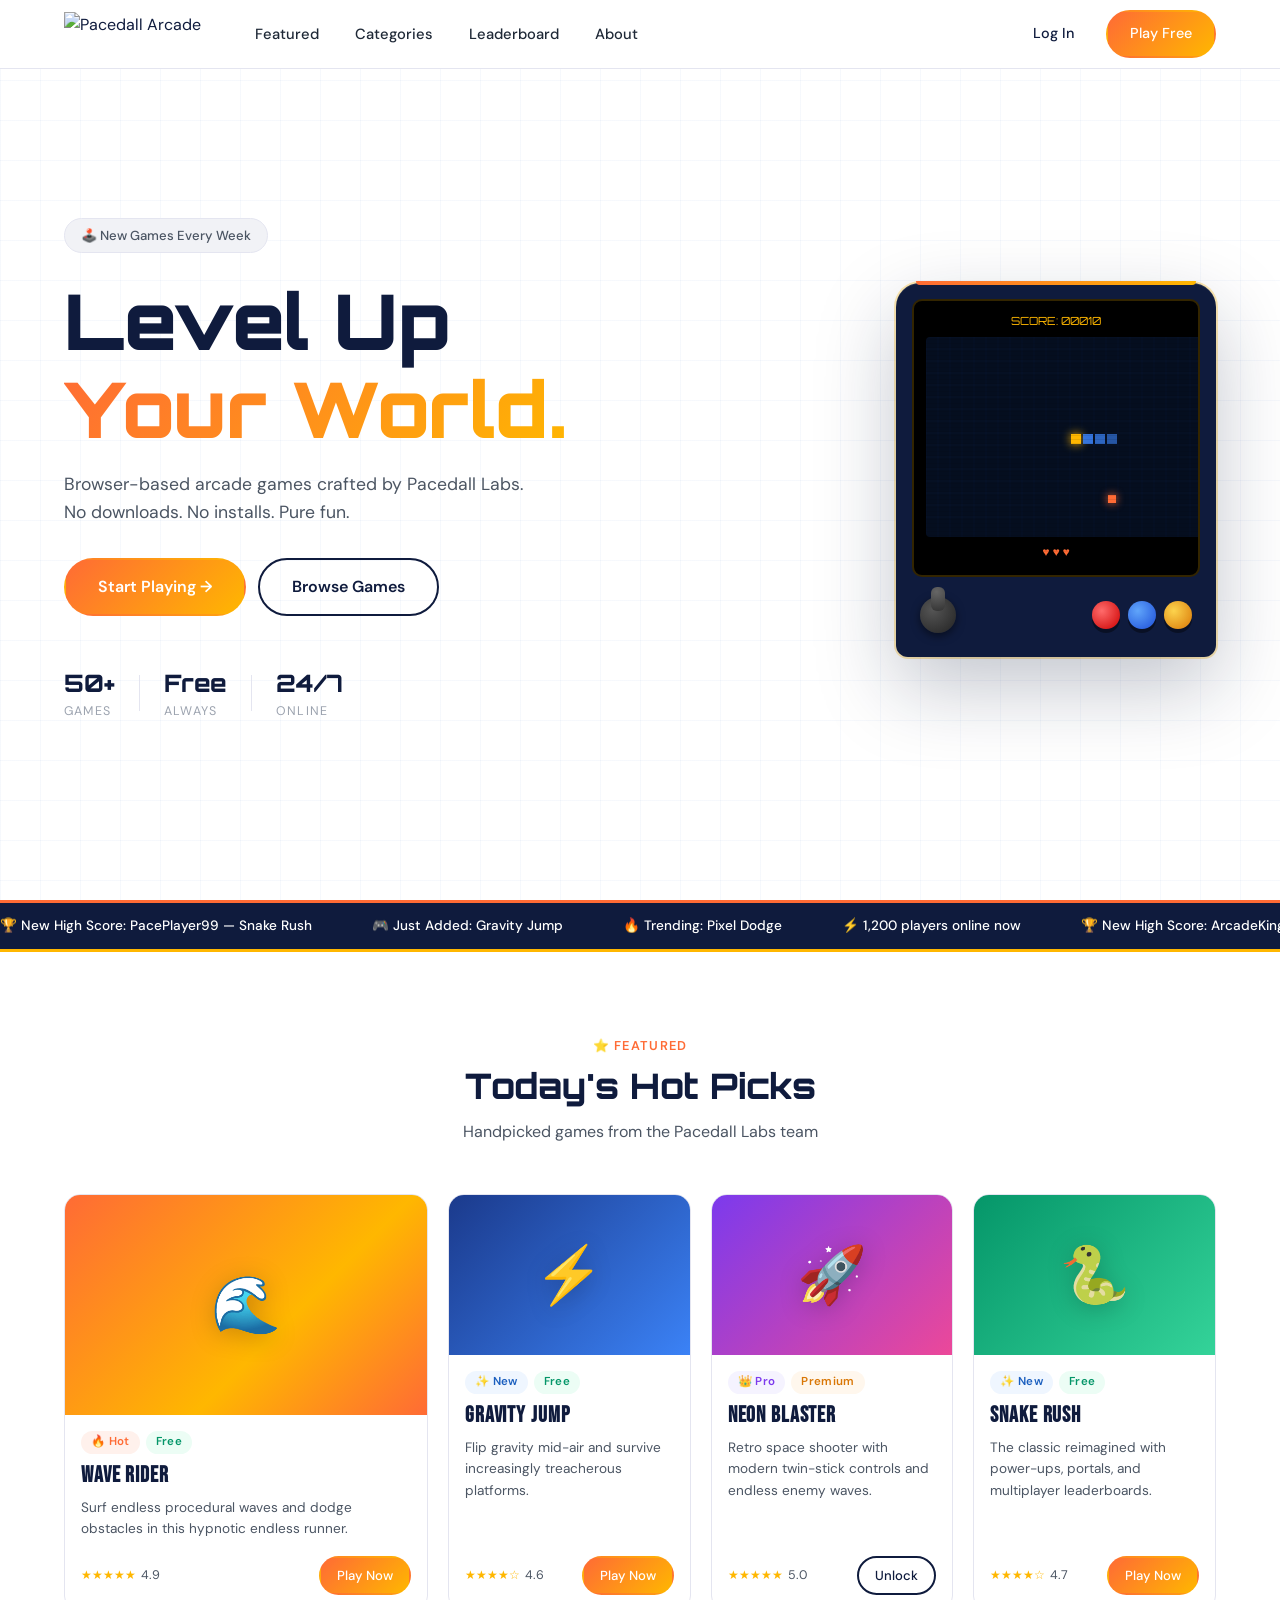
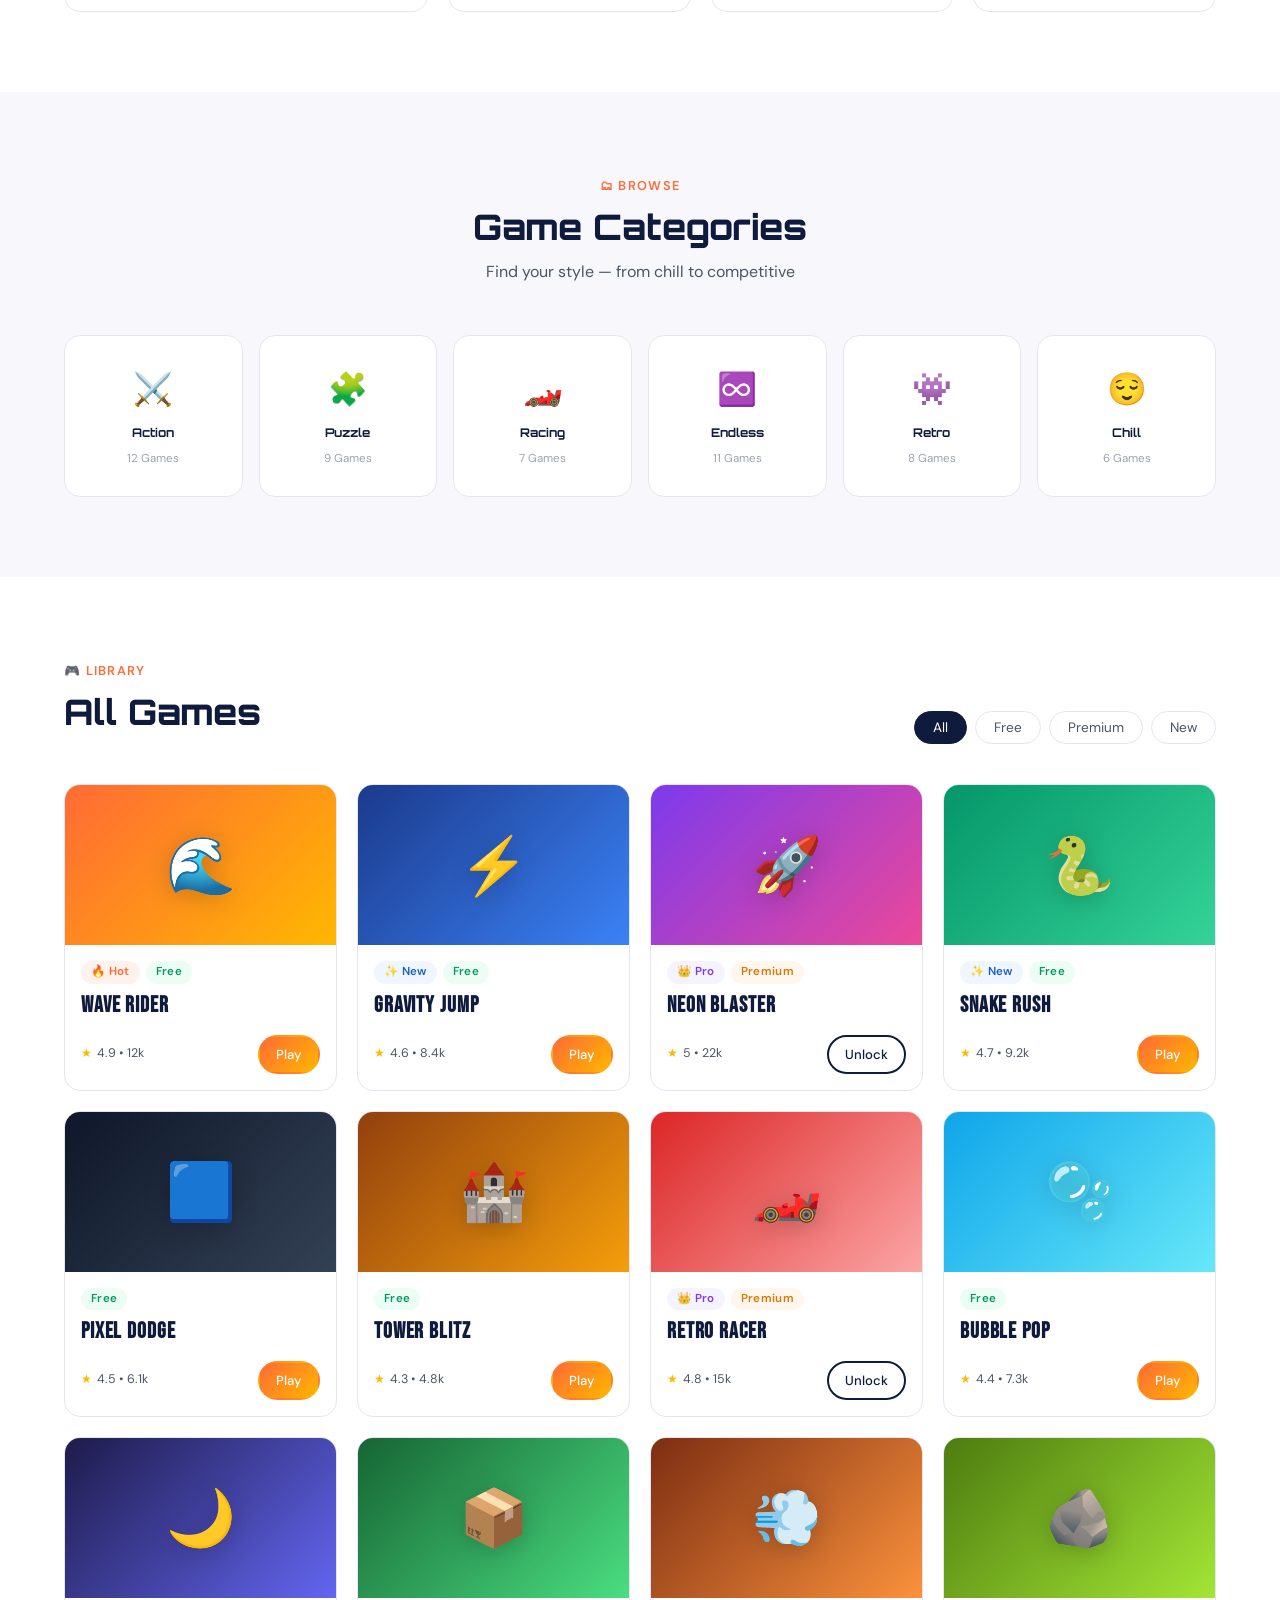
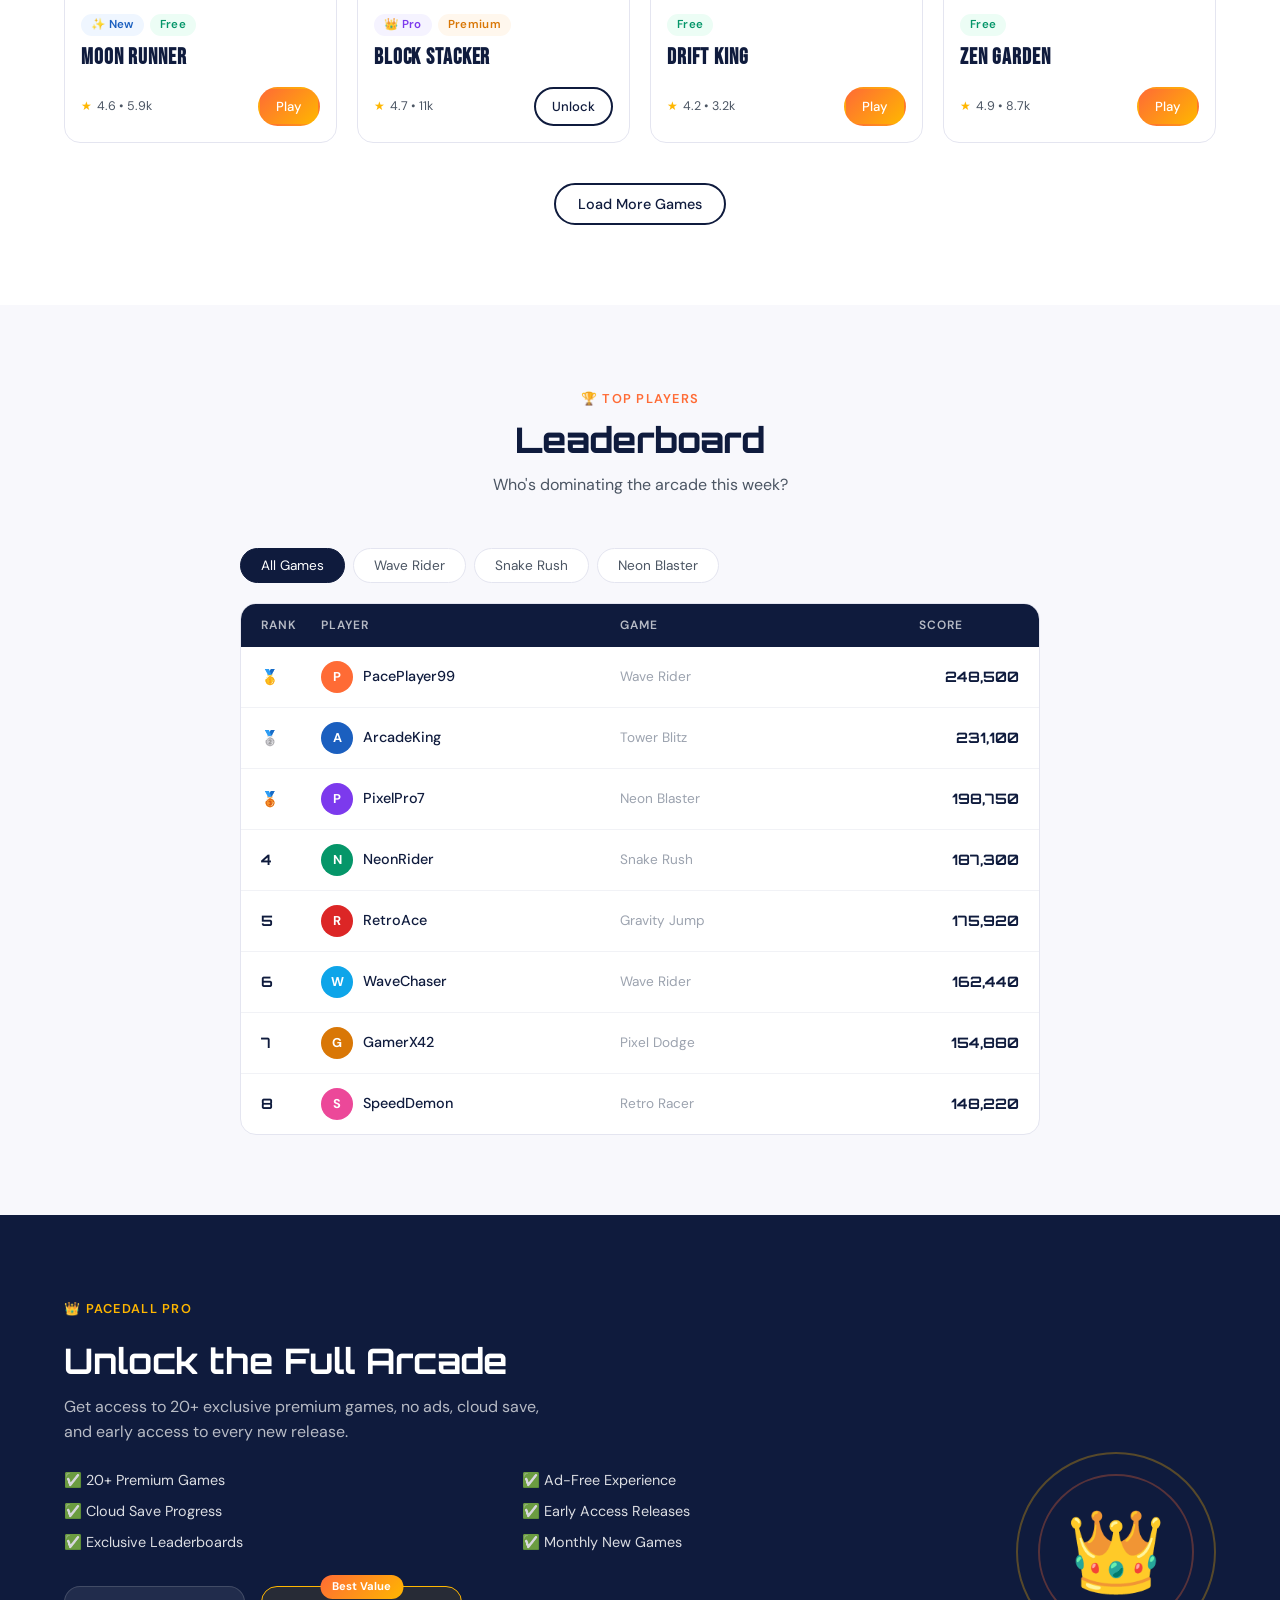
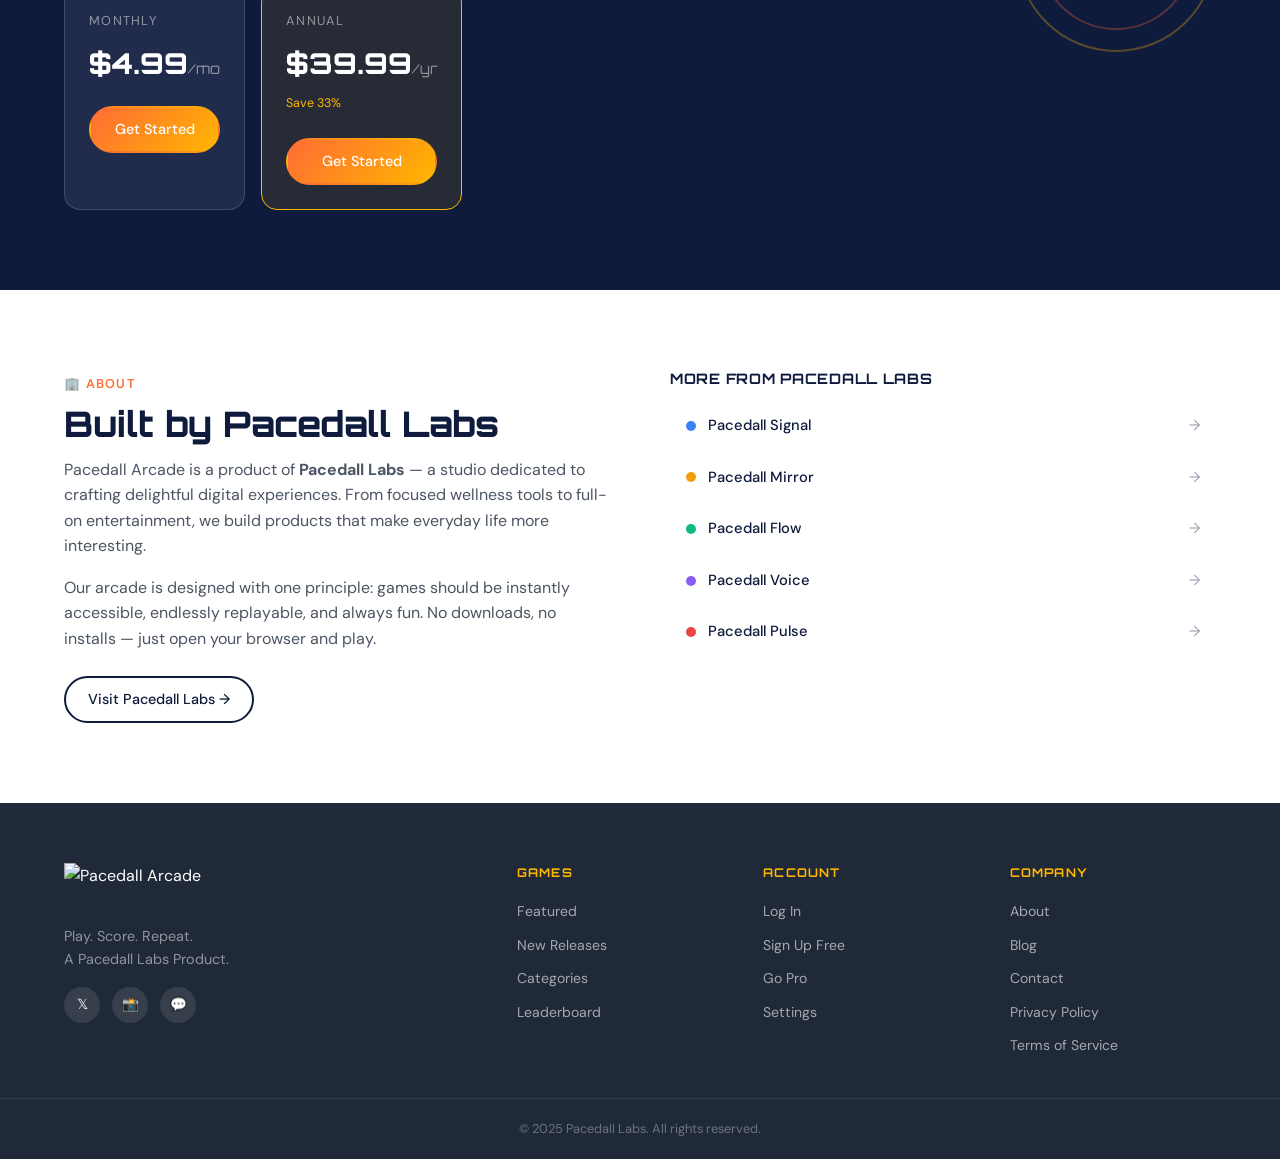
==== index.html @ 0bc64195 "Add files via upload" ====
<!DOCTYPE html>
<html lang="en">
<head>
  <meta charset="UTF-8" />
  <meta name="viewport" content="width=device-width, initial-scale=1.0" />
  <title>Pacedall Arcade – Play. Score. Repeat.</title>
  <link rel="stylesheet" href="styles.css" />
  <link rel="preconnect" href="https://fonts.googleapis.com" />
  <link href="https://fonts.googleapis.com/css2?family=Bebas+Neue&family=Orbitron:wght@400;600;800;900&family=DM+Sans:ital,wght@0,300;0,400;0,500;1,300&display=swap" rel="stylesheet" />
</head>
<body>

  <!-- ===== NAVBAR ===== -->
  <nav class="navbar">
    <div class="nav-inner">
      <a href="index.html" class="nav-logo">
        <img src="images/logo.png" alt="Pacedall Arcade" />
      </a>
      <ul class="nav-links">
        <li><a href="#featured">Featured</a></li>
        <li><a href="#categories">Categories</a></li>
        <li><a href="#leaderboard">Leaderboard</a></li>
        <li><a href="#about">About</a></li>
      </ul>
      <div class="nav-actions">
        <a href="login.html" class="btn btn-ghost">Log In</a>
        <a href="signup.html" class="btn btn-primary">Play Free</a>
      </div>
      <button class="hamburger" id="hamburger" aria-label="Menu">
        <span></span><span></span><span></span>
      </button>
    </div>
  </nav>

  <!-- ===== HERO ===== -->
  <section class="hero">
    <div class="hero-grid-overlay"></div>
    <div class="hero-inner">
      <div class="hero-badge">🕹️ New Games Every Week</div>
      <h1 class="hero-title">
        Level Up<br/>
        <span class="title-accent">Your World.</span>
      </h1>
      <p class="hero-sub">Browser-based arcade games crafted by Pacedall Labs. No downloads. No installs. Pure fun.</p>
      <div class="hero-cta">
        <a href="#featured" class="btn btn-primary btn-lg">Start Playing →</a>
        <a href="#categories" class="btn btn-outline btn-lg">Browse Games</a>
      </div>
      <div class="hero-stats">
        <div class="stat"><span class="stat-num">50+</span><span class="stat-label">Games</span></div>
        <div class="stat-divider"></div>
        <div class="stat"><span class="stat-num">Free</span><span class="stat-label">Always</span></div>
        <div class="stat-divider"></div>
        <div class="stat"><span class="stat-num">24/7</span><span class="stat-label">Online</span></div>
      </div>
    </div>
    <div class="hero-visual">
      <div class="arcade-cabinet">
        <div class="cabinet-screen">
          <div class="screen-scanlines"></div>
          <div class="screen-content">
            <div class="pixel-game">
              <div class="pixel-score">SCORE: <span id="score-display">00000</span></div>
              <canvas id="mini-game" width="280" height="200"></canvas>
              <div class="pixel-lives">♥ ♥ ♥</div>
            </div>
          </div>
        </div>
        <div class="cabinet-controls">
          <div class="joystick"></div>
          <div class="buttons-group">
            <div class="arcade-btn btn-red"></div>
            <div class="arcade-btn btn-blue"></div>
            <div class="arcade-btn btn-yellow"></div>
          </div>
        </div>
      </div>
    </div>
  </section>

  <!-- ===== TICKER ===== -->
  <div class="ticker-wrap">
    <div class="ticker-track">
      <span>🏆 New High Score: PacePlayer99 — Snake Rush</span>
      <span>🎮 Just Added: Gravity Jump</span>
      <span>🔥 Trending: Pixel Dodge</span>
      <span>⚡ 1,200 players online now</span>
      <span>🏆 New High Score: ArcadeKing — Tower Blitz</span>
      <span>🎮 Just Added: Neon Rider</span>
      <span>🔥 Trending: Retro Blaster</span>
      <span>⚡ Free to play, no sign-up needed</span>
      <span>🏆 New High Score: PacePlayer99 — Snake Rush</span>
      <span>🎮 Just Added: Gravity Jump</span>
      <span>🔥 Trending: Pixel Dodge</span>
      <span>⚡ 1,200 players online now</span>
      <span>🏆 New High Score: ArcadeKing — Tower Blitz</span>
      <span>🎮 Just Added: Neon Rider</span>
      <span>🔥 Trending: Retro Blaster</span>
      <span>⚡ Free to play, no sign-up needed</span>
    </div>
  </div>

  <!-- ===== FEATURED GAMES ===== -->
  <section class="section" id="featured">
    <div class="section-inner">
      <div class="section-header">
        <span class="section-tag">⭐ Featured</span>
        <h2 class="section-title">Today's Hot Picks</h2>
        <p class="section-sub">Handpicked games from the Pacedall Labs team</p>
      </div>
      <div class="games-featured-grid">
        <div class="game-card game-card--hero" data-tag="HOT">
          <div class="game-thumb" style="background: linear-gradient(135deg, #FF6B35 0%, #FFB700 60%, #FF6B35 100%);">
            <div class="game-icon">🌊</div>
          </div>
          <div class="game-info">
            <div class="game-meta"><span class="tag tag-hot">🔥 Hot</span><span class="tag tag-free">Free</span></div>
            <h3 class="game-name">Wave Rider</h3>
            <p class="game-desc">Surf endless procedural waves and dodge obstacles in this hypnotic endless runner.</p>
            <div class="game-footer">
              <div class="game-rating">★★★★★ <span>4.9</span></div>
              <a href="#" class="btn btn-primary btn-sm">Play Now</a>
            </div>
          </div>
        </div>
        <div class="game-card" data-tag="NEW">
          <div class="game-thumb" style="background: linear-gradient(135deg, #1B3A8C 0%, #3B82F6 100%);">
            <div class="game-icon">⚡</div>
          </div>
          <div class="game-info">
            <div class="game-meta"><span class="tag tag-new">✨ New</span><span class="tag tag-free">Free</span></div>
            <h3 class="game-name">Gravity Jump</h3>
            <p class="game-desc">Flip gravity mid-air and survive increasingly treacherous platforms.</p>
            <div class="game-footer">
              <div class="game-rating">★★★★☆ <span>4.6</span></div>
              <a href="#" class="btn btn-primary btn-sm">Play Now</a>
            </div>
          </div>
        </div>
        <div class="game-card" data-tag="PRO">
          <div class="game-thumb" style="background: linear-gradient(135deg, #7C3AED 0%, #EC4899 100%);">
            <div class="game-icon">🚀</div>
          </div>
          <div class="game-info">
            <div class="game-meta"><span class="tag tag-pro">👑 Pro</span><span class="tag tag-sub">Premium</span></div>
            <h3 class="game-name">Neon Blaster</h3>
            <p class="game-desc">Retro space shooter with modern twin-stick controls and endless enemy waves.</p>
            <div class="game-footer">
              <div class="game-rating">★★★★★ <span>5.0</span></div>
              <a href="signup.html" class="btn btn-outline btn-sm">Unlock</a>
            </div>
          </div>
        </div>
        <div class="game-card" data-tag="NEW">
          <div class="game-thumb" style="background: linear-gradient(135deg, #059669 0%, #34D399 100%);">
            <div class="game-icon">🐍</div>
          </div>
          <div class="game-info">
            <div class="game-meta"><span class="tag tag-new">✨ New</span><span class="tag tag-free">Free</span></div>
            <h3 class="game-name">Snake Rush</h3>
            <p class="game-desc">The classic reimagined with power-ups, portals, and multiplayer leaderboards.</p>
            <div class="game-footer">
              <div class="game-rating">★★★★☆ <span>4.7</span></div>
              <a href="#" class="btn btn-primary btn-sm">Play Now</a>
            </div>
          </div>
        </div>
      </div>
    </div>
  </section>

  <!-- ===== CATEGORIES ===== -->
  <section class="section section-alt" id="categories">
    <div class="section-inner">
      <div class="section-header">
        <span class="section-tag">🗂 Browse</span>
        <h2 class="section-title">Game Categories</h2>
        <p class="section-sub">Find your style — from chill to competitive</p>
      </div>
      <div class="categories-grid">
        <a href="#" class="category-card cat-action">
          <div class="cat-icon">⚔️</div>
          <div class="cat-name">Action</div>
          <div class="cat-count">12 Games</div>
        </a>
        <a href="#" class="category-card cat-puzzle">
          <div class="cat-icon">🧩</div>
          <div class="cat-name">Puzzle</div>
          <div class="cat-count">9 Games</div>
        </a>
        <a href="#" class="category-card cat-racing">
          <div class="cat-icon">🏎️</div>
          <div class="cat-name">Racing</div>
          <div class="cat-count">7 Games</div>
        </a>
        <a href="#" class="category-card cat-endless">
          <div class="cat-icon">♾️</div>
          <div class="cat-name">Endless</div>
          <div class="cat-count">11 Games</div>
        </a>
        <a href="#" class="category-card cat-retro">
          <div class="cat-icon">👾</div>
          <div class="cat-name">Retro</div>
          <div class="cat-count">8 Games</div>
        </a>
        <a href="#" class="category-card cat-chill">
          <div class="cat-icon">😌</div>
          <div class="cat-name">Chill</div>
          <div class="cat-count">6 Games</div>
        </a>
      </div>
    </div>
  </section>

  <!-- ===== ALL GAMES GRID ===== -->
  <section class="section" id="all-games">
    <div class="section-inner">
      <div class="section-header-row">
        <div>
          <span class="section-tag">🎮 Library</span>
          <h2 class="section-title">All Games</h2>
        </div>
        <div class="filter-bar">
          <button class="filter-btn active" data-filter="all">All</button>
          <button class="filter-btn" data-filter="free">Free</button>
          <button class="filter-btn" data-filter="premium">Premium</button>
          <button class="filter-btn" data-filter="new">New</button>
        </div>
      </div>
      <div class="games-grid" id="games-grid">
        <!-- Games dynamically inserted by JS -->
      </div>
      <div class="load-more-wrap">
        <button class="btn btn-outline" id="load-more">Load More Games</button>
      </div>
    </div>
  </section>

  <!-- ===== LEADERBOARD ===== -->
  <section class="section section-alt" id="leaderboard">
    <div class="section-inner">
      <div class="section-header">
        <span class="section-tag">🏆 Top Players</span>
        <h2 class="section-title">Leaderboard</h2>
        <p class="section-sub">Who's dominating the arcade this week?</p>
      </div>
      <div class="leaderboard-wrap">
        <div class="leaderboard-tabs">
          <button class="lb-tab active" data-game="all">All Games</button>
          <button class="lb-tab" data-game="wave-rider">Wave Rider</button>
          <button class="lb-tab" data-game="snake">Snake Rush</button>
          <button class="lb-tab" data-game="neon">Neon Blaster</button>
        </div>
        <div class="leaderboard-table">
          <div class="lb-header">
            <span>Rank</span><span>Player</span><span>Game</span><span>Score</span>
          </div>
          <div class="lb-rows" id="lb-rows">
            <!-- Populated by JS -->
          </div>
        </div>
      </div>
    </div>
  </section>

  <!-- ===== PRO CTA ===== -->
  <section class="section pro-cta">
    <div class="section-inner">
      <div class="pro-card">
        <div class="pro-card-content">
          <span class="section-tag">👑 Pacedall Pro</span>
          <h2 class="pro-title">Unlock the Full Arcade</h2>
          <p class="pro-desc">Get access to 20+ exclusive premium games, no ads, cloud save, and early access to every new release.</p>
          <div class="pro-features">
            <div class="pro-feature">✅ 20+ Premium Games</div>
            <div class="pro-feature">✅ Ad-Free Experience</div>
            <div class="pro-feature">✅ Cloud Save Progress</div>
            <div class="pro-feature">✅ Early Access Releases</div>
            <div class="pro-feature">✅ Exclusive Leaderboards</div>
            <div class="pro-feature">✅ Monthly New Games</div>
          </div>
          <div class="pro-pricing">
            <div class="price-card">
              <div class="price-label">Monthly</div>
              <div class="price-amount">$4.99<span>/mo</span></div>
              <a href="signup.html" class="btn btn-primary">Get Started</a>
            </div>
            <div class="price-card price-card--featured">
              <div class="price-badge">Best Value</div>
              <div class="price-label">Annual</div>
              <div class="price-amount">$39.99<span>/yr</span></div>
              <div class="price-save">Save 33%</div>
              <a href="signup.html" class="btn btn-primary">Get Started</a>
            </div>
          </div>
        </div>
        <div class="pro-card-visual">
          <div class="pro-glow-ring"></div>
          <div class="pro-icon">👑</div>
        </div>
      </div>
    </div>
  </section>

  <!-- ===== ABOUT ===== -->
  <section class="section" id="about">
    <div class="section-inner about-inner">
      <div class="about-text">
        <span class="section-tag">🏢 About</span>
        <h2 class="section-title">Built by Pacedall Labs</h2>
        <p>Pacedall Arcade is a product of <strong>Pacedall Labs</strong> — a studio dedicated to crafting delightful digital experiences. From focused wellness tools to full-on entertainment, we build products that make everyday life more interesting.</p>
        <p>Our arcade is designed with one principle: games should be instantly accessible, endlessly replayable, and always fun. No downloads, no installs — just open your browser and play.</p>
        <a href="https://pacedall.com" class="btn btn-outline" target="_blank">Visit Pacedall Labs →</a>
      </div>
      <div class="about-products">
        <h3 class="products-title">More from Pacedall Labs</h3>
        <div class="products-list">
          <a href="#" class="product-item">
            <span class="product-dot dot-signal"></span>
            <span class="product-name">Pacedall Signal</span>
            <span class="product-arrow">→</span>
          </a>
          <a href="#" class="product-item">
            <span class="product-dot dot-mirror"></span>
            <span class="product-name">Pacedall Mirror</span>
            <span class="product-arrow">→</span>
          </a>
          <a href="#" class="product-item">
            <span class="product-dot dot-flow"></span>
            <span class="product-name">Pacedall Flow</span>
            <span class="product-arrow">→</span>
          </a>
          <a href="#" class="product-item">
            <span class="product-dot dot-voice"></span>
            <span class="product-name">Pacedall Voice</span>
            <span class="product-arrow">→</span>
          </a>
          <a href="#" class="product-item">
            <span class="product-dot dot-pulse"></span>
            <span class="product-name">Pacedall Pulse</span>
            <span class="product-arrow">→</span>
          </a>
        </div>
      </div>
    </div>
  </section>

  <!-- ===== FOOTER ===== -->
  <footer class="footer">
    <div class="footer-inner">
      <div class="footer-brand">
        <img src="images/logo.png" alt="Pacedall Arcade" class="footer-logo" />
        <p>Play. Score. Repeat.<br/>A Pacedall Labs Product.</p>
        <div class="social-links">
          <a href="#" aria-label="Twitter">𝕏</a>
          <a href="#" aria-label="Instagram">📸</a>
          <a href="#" aria-label="Discord">💬</a>
        </div>
      </div>
      <div class="footer-col">
        <h4>Games</h4>
        <ul>
          <li><a href="#">Featured</a></li>
          <li><a href="#">New Releases</a></li>
          <li><a href="#">Categories</a></li>
          <li><a href="#">Leaderboard</a></li>
        </ul>
      </div>
      <div class="footer-col">
        <h4>Account</h4>
        <ul>
          <li><a href="login.html">Log In</a></li>
          <li><a href="signup.html">Sign Up Free</a></li>
          <li><a href="signup.html">Go Pro</a></li>
          <li><a href="#">Settings</a></li>
        </ul>
      </div>
      <div class="footer-col">
        <h4>Company</h4>
        <ul>
          <li><a href="#">About</a></li>
          <li><a href="#">Blog</a></li>
          <li><a href="#">Contact</a></li>
          <li><a href="#">Privacy Policy</a></li>
          <li><a href="#">Terms of Service</a></li>
        </ul>
      </div>
    </div>
    <div class="footer-bottom">
      <p>© 2025 Pacedall Labs. All rights reserved.</p>
    </div>
  </footer>

  <script src="script.js"></script>
</body>
</html>
---- styles.css ----
/* ===========================
   PACEDALL ARCADE — styles.css
   =========================== */

/* ---- Variables ---- */
:root {
  --orange: #FF6B35;
  --gold: #FFB700;
  --navy: #0F1B3D;
  --blue: #1B5FBF;
  --blue-light: #3B82F6;
  --white: #ffffff;
  --off-white: #F8F8FC;
  --gray-100: #F1F2F6;
  --gray-200: #E4E5F0;
  --gray-400: #9CA3AF;
  --gray-600: #4B5563;
  --gray-800: #1F2937;
  --gradient-warm: linear-gradient(135deg, #FF6B35 0%, #FFB700 100%);
  --gradient-cool: linear-gradient(135deg, #1B5FBF 0%, #3B82F6 100%);
  --shadow-sm: 0 1px 3px rgba(15,27,61,0.08);
  --shadow-md: 0 4px 20px rgba(15,27,61,0.12);
  --shadow-lg: 0 12px 40px rgba(15,27,61,0.16);
  --radius: 16px;
  --radius-sm: 10px;
}

/* ---- Reset ---- */
*, *::before, *::after { box-sizing: border-box; margin: 0; padding: 0; }
html { scroll-behavior: smooth; }
body {
  font-family: 'DM Sans', sans-serif;
  background: var(--white);
  color: var(--navy);
  overflow-x: hidden;
  line-height: 1.6;
}
a { text-decoration: none; color: inherit; }
img { max-width: 100%; display: block; }
ul { list-style: none; }

/* ---- Typography ---- */
h1, h2, h3 { line-height: 1.15; }
.hero-title { font-family: 'Orbitron', sans-serif; font-weight: 900; }
.section-title { font-family: 'Orbitron', sans-serif; font-weight: 800; }
.game-name { font-family: 'Bebas Neue', sans-serif; font-size: 1.35rem; letter-spacing: 0.04em; }

/* ---- Buttons ---- */
.btn {
  display: inline-flex;
  align-items: center;
  gap: 6px;
  padding: 10px 22px;
  border-radius: 50px;
  font-family: 'DM Sans', sans-serif;
  font-weight: 500;
  font-size: 0.9rem;
  cursor: pointer;
  border: 2px solid transparent;
  transition: all 0.2s ease;
  white-space: nowrap;
}
.btn-primary {
  background: var(--gradient-warm);
  color: var(--white);
  border-color: transparent;
}
.btn-primary:hover { transform: translateY(-2px); box-shadow: 0 6px 20px rgba(255,107,53,0.4); }
.btn-outline {
  background: transparent;
  border-color: var(--navy);
  color: var(--navy);
}
.btn-outline:hover { background: var(--navy); color: var(--white); }
.btn-ghost {
  background: transparent;
  color: var(--navy);
}
.btn-ghost:hover { color: var(--orange); }
.btn-lg { padding: 14px 32px; font-size: 1rem; font-weight: 600; }
.btn-sm { padding: 7px 16px; font-size: 0.82rem; }

/* ---- Tags ---- */
.tag {
  display: inline-block;
  padding: 2px 10px;
  border-radius: 20px;
  font-size: 0.72rem;
  font-weight: 600;
  letter-spacing: 0.03em;
}
.tag-hot { background: #FFF1EC; color: var(--orange); }
.tag-new { background: #EFF6FF; color: var(--blue); }
.tag-pro { background: #F5F3FF; color: #7C3AED; }
.tag-free { background: #ECFDF5; color: #059669; }
.tag-sub { background: #FFF7ED; color: #D97706; }

/* ---- Section ---- */
.section { padding: 80px 0; }
.section-alt { background: var(--off-white); }
.section-inner { max-width: 1200px; margin: 0 auto; padding: 0 24px; }
.section-header { text-align: center; margin-bottom: 50px; }
.section-tag {
  display: inline-block;
  font-size: 0.8rem;
  font-weight: 600;
  text-transform: uppercase;
  letter-spacing: 0.1em;
  color: var(--orange);
  margin-bottom: 10px;
}
.section-title { font-size: clamp(1.6rem, 3vw, 2.2rem); margin-bottom: 12px; color: var(--navy); }
.section-sub { color: var(--gray-600); font-size: 1rem; }

/* ============================
   NAVBAR
   ============================ */
.navbar {
  position: fixed;
  top: 0; left: 0; right: 0;
  z-index: 100;
  background: rgba(255,255,255,0.92);
  backdrop-filter: blur(12px);
  -webkit-backdrop-filter: blur(12px);
  border-bottom: 1px solid var(--gray-200);
}
.nav-inner {
  max-width: 1200px;
  margin: 0 auto;
  padding: 0 24px;
  height: 68px;
  display: flex;
  align-items: center;
  gap: 24px;
}
.nav-logo img { height: 44px; width: auto; }
.nav-links {
  display: flex;
  gap: 8px;
  margin-left: 16px;
}
.nav-links a {
  padding: 6px 14px;
  border-radius: 8px;
  font-size: 0.92rem;
  font-weight: 500;
  color: var(--gray-800);
  transition: all 0.15s;
}
.nav-links a:hover { background: var(--gray-100); color: var(--navy); }
.nav-actions { display: flex; align-items: center; gap: 8px; margin-left: auto; }
.hamburger { display: none; flex-direction: column; gap: 5px; background: none; border: none; cursor: pointer; padding: 6px; }
.hamburger span { display: block; width: 24px; height: 2px; background: var(--navy); border-radius: 2px; transition: 0.3s; }

/* ============================
   HERO
   ============================ */
.hero {
  min-height: 100vh;
  display: flex;
  align-items: center;
  padding: 100px 24px 60px;
  max-width: 1200px;
  margin: 0 auto;
  gap: 60px;
  position: relative;
}
.hero-grid-overlay {
  position: fixed;
  top: 0; left: 0; right: 0; bottom: 0;
  background-image:
    linear-gradient(rgba(27,95,191,0.04) 1px, transparent 1px),
    linear-gradient(90deg, rgba(27,95,191,0.04) 1px, transparent 1px);
  background-size: 40px 40px;
  pointer-events: none;
  z-index: -1;
}
.hero-inner { flex: 1; min-width: 0; }
.hero-badge {
  display: inline-flex;
  align-items: center;
  gap: 6px;
  background: var(--gray-100);
  border: 1px solid var(--gray-200);
  border-radius: 50px;
  padding: 6px 16px;
  font-size: 0.82rem;
  font-weight: 500;
  color: var(--gray-600);
  margin-bottom: 24px;
  animation: fadeSlideUp 0.6s ease both;
}
.hero-title {
  font-size: clamp(2.8rem, 6vw, 5rem);
  color: var(--navy);
  margin-bottom: 16px;
  animation: fadeSlideUp 0.6s 0.1s ease both;
}
.title-accent {
  background: var(--gradient-warm);
  -webkit-background-clip: text;
  -webkit-text-fill-color: transparent;
  background-clip: text;
}
.hero-sub {
  font-size: 1.1rem;
  color: var(--gray-600);
  max-width: 480px;
  margin-bottom: 32px;
  animation: fadeSlideUp 0.6s 0.2s ease both;
}
.hero-cta {
  display: flex;
  gap: 12px;
  flex-wrap: wrap;
  margin-bottom: 48px;
  animation: fadeSlideUp 0.6s 0.3s ease both;
}
.hero-stats {
  display: flex;
  align-items: center;
  gap: 24px;
  animation: fadeSlideUp 0.6s 0.4s ease both;
}
.stat { display: flex; flex-direction: column; }
.stat-num { font-family: 'Orbitron', sans-serif; font-weight: 800; font-size: 1.5rem; color: var(--navy); }
.stat-label { font-size: 0.78rem; text-transform: uppercase; letter-spacing: 0.1em; color: var(--gray-400); }
.stat-divider { width: 1px; height: 36px; background: var(--gray-200); }

/* ---- Arcade Cabinet ---- */
.hero-visual {
  flex-shrink: 0;
  display: flex;
  justify-content: center;
  animation: fadeSlideUp 0.8s 0.2s ease both;
}
.arcade-cabinet {
  width: 320px;
  background: var(--navy);
  border-radius: 24px 24px 12px 12px;
  padding: 16px 16px 20px;
  box-shadow:
    0 30px 80px rgba(15,27,61,0.25),
    0 0 0 2px rgba(255,183,0,0.3),
    inset 0 1px 0 rgba(255,255,255,0.1);
  position: relative;
}
.arcade-cabinet::before {
  content: '';
  position: absolute;
  top: -2px; left: 20px; right: 20px; height: 4px;
  background: var(--gradient-warm);
  border-radius: 0 0 4px 4px;
}
.cabinet-screen {
  background: #000;
  border-radius: 10px;
  overflow: hidden;
  position: relative;
  margin-bottom: 16px;
  border: 2px solid rgba(255,183,0,0.2);
}
.screen-scanlines {
  position: absolute;
  inset: 0;
  background: repeating-linear-gradient(0deg, transparent, transparent 3px, rgba(0,0,0,0.08) 3px, rgba(0,0,0,0.08) 4px);
  pointer-events: none;
  z-index: 10;
}
.screen-content { padding: 12px; }
.pixel-score {
  font-family: 'Orbitron', sans-serif;
  font-size: 0.7rem;
  color: #FFB700;
  text-align: center;
  margin-bottom: 6px;
}
#mini-game { display: block; margin: 0 auto; border-radius: 4px; }
.pixel-lives {
  font-size: 0.75rem;
  color: var(--orange);
  text-align: center;
  margin-top: 6px;
}
.cabinet-controls {
  display: flex;
  align-items: center;
  justify-content: space-between;
  padding: 4px 8px;
}
.joystick {
  width: 36px; height: 36px;
  border-radius: 50%;
  background: radial-gradient(circle at 35% 35%, #555, #222);
  box-shadow: 0 3px 8px rgba(0,0,0,0.5);
  position: relative;
}
.joystick::after {
  content: '';
  position: absolute;
  top: -10px; left: 50%; transform: translateX(-50%);
  width: 14px; height: 24px;
  background: radial-gradient(circle at 40% 20%, #666, #333);
  border-radius: 6px;
}
.buttons-group { display: flex; gap: 8px; }
.arcade-btn {
  width: 28px; height: 28px;
  border-radius: 50%;
  box-shadow: 0 4px 0 rgba(0,0,0,0.4);
}
.btn-red { background: radial-gradient(circle at 35% 35%, #FF6B6B, #CC0000); }
.btn-blue { background: radial-gradient(circle at 35% 35%, #60A5FA, #1D4ED8); }
.btn-yellow { background: radial-gradient(circle at 35% 35%, #FCD34D, #D97706); }

/* ============================
   TICKER
   ============================ */
.ticker-wrap {
  background: var(--navy);
  padding: 12px 0;
  overflow: hidden;
  border-top: 3px solid var(--orange);
  border-bottom: 3px solid var(--gold);
}
.ticker-track {
  display: flex;
  gap: 60px;
  white-space: nowrap;
  animation: ticker 30s linear infinite;
  color: var(--white);
  font-size: 0.85rem;
  font-weight: 500;
}
.ticker-track span { flex-shrink: 0; }
@keyframes ticker { from { transform: translateX(0); } to { transform: translateX(-50%); } }

/* ============================
   FEATURED GAMES
   ============================ */
.games-featured-grid {
  display: grid;
  grid-template-columns: 1.5fr 1fr 1fr 1fr;
  gap: 20px;
}
.game-card {
  background: var(--white);
  border-radius: var(--radius);
  overflow: hidden;
  border: 1px solid var(--gray-200);
  transition: all 0.25s ease;
  display: flex;
  flex-direction: column;
}
.game-card:hover {
  transform: translateY(-6px);
  box-shadow: var(--shadow-lg);
  border-color: transparent;
}
.game-card--hero .game-thumb { height: 220px; }
.game-thumb {
  height: 160px;
  display: flex;
  align-items: center;
  justify-content: center;
  position: relative;
  overflow: hidden;
}
.game-icon { font-size: 3.5rem; filter: drop-shadow(0 4px 12px rgba(0,0,0,0.2)); }
.game-info { padding: 16px; flex: 1; display: flex; flex-direction: column; gap: 8px; }
.game-meta { display: flex; gap: 6px; flex-wrap: wrap; }
.game-name { margin-top: 2px; }
.game-desc { font-size: 0.85rem; color: var(--gray-600); flex: 1; }
.game-footer { display: flex; align-items: center; justify-content: space-between; margin-top: 8px; }
.game-rating { font-size: 0.78rem; color: var(--gold); }
.game-rating span { color: var(--gray-600); margin-left: 2px; }

/* ============================
   CATEGORIES
   ============================ */
.categories-grid {
  display: grid;
  grid-template-columns: repeat(6, 1fr);
  gap: 16px;
}
.category-card {
  display: flex;
  flex-direction: column;
  align-items: center;
  gap: 8px;
  padding: 28px 16px;
  background: var(--white);
  border: 1px solid var(--gray-200);
  border-radius: var(--radius);
  transition: all 0.2s;
  text-align: center;
}
.category-card:hover { transform: translateY(-4px); box-shadow: var(--shadow-md); border-color: transparent; }
.cat-icon { font-size: 2rem; }
.cat-name { font-family: 'Orbitron', sans-serif; font-size: 0.75rem; font-weight: 700; color: var(--navy); }
.cat-count { font-size: 0.72rem; color: var(--gray-400); }
.cat-action:hover { border-color: var(--orange); }
.cat-puzzle:hover { border-color: #7C3AED; }
.cat-racing:hover { border-color: var(--gold); }
.cat-endless:hover { border-color: var(--blue-light); }
.cat-retro:hover { border-color: #059669; }
.cat-chill:hover { border-color: #EC4899; }

/* ============================
   ALL GAMES GRID
   ============================ */
.section-header-row {
  display: flex;
  align-items: flex-end;
  justify-content: space-between;
  margin-bottom: 40px;
  flex-wrap: wrap;
  gap: 16px;
}
.filter-bar { display: flex; gap: 8px; flex-wrap: wrap; }
.filter-btn {
  padding: 7px 18px;
  border-radius: 50px;
  border: 1.5px solid var(--gray-200);
  background: var(--white);
  color: var(--gray-600);
  font-family: 'DM Sans', sans-serif;
  font-size: 0.85rem;
  cursor: pointer;
  transition: all 0.15s;
}
.filter-btn:hover, .filter-btn.active {
  background: var(--navy);
  color: var(--white);
  border-color: var(--navy);
}
.games-grid {
  display: grid;
  grid-template-columns: repeat(auto-fill, minmax(220px, 1fr));
  gap: 20px;
  margin-bottom: 40px;
}
.load-more-wrap { text-align: center; }

/* ============================
   LEADERBOARD
   ============================ */
.leaderboard-wrap { max-width: 800px; margin: 0 auto; }
.leaderboard-tabs {
  display: flex;
  gap: 8px;
  margin-bottom: 20px;
  flex-wrap: wrap;
}
.lb-tab {
  padding: 8px 20px;
  border-radius: 50px;
  border: 1.5px solid var(--gray-200);
  background: var(--white);
  color: var(--gray-600);
  font-family: 'DM Sans', sans-serif;
  font-size: 0.85rem;
  cursor: pointer;
  transition: all 0.15s;
}
.lb-tab.active { background: var(--navy); color: var(--white); border-color: var(--navy); }
.leaderboard-table { background: var(--white); border-radius: var(--radius); overflow: hidden; border: 1px solid var(--gray-200); }
.lb-header {
  display: grid;
  grid-template-columns: 60px 1fr 1fr 100px;
  padding: 12px 20px;
  background: var(--navy);
  color: rgba(255,255,255,0.7);
  font-size: 0.75rem;
  font-weight: 600;
  text-transform: uppercase;
  letter-spacing: 0.08em;
}
.lb-row {
  display: grid;
  grid-template-columns: 60px 1fr 1fr 100px;
  padding: 14px 20px;
  border-bottom: 1px solid var(--gray-100);
  align-items: center;
  transition: background 0.15s;
}
.lb-row:last-child { border-bottom: none; }
.lb-row:hover { background: var(--off-white); }
.lb-rank { font-family: 'Orbitron', sans-serif; font-weight: 700; font-size: 0.9rem; }
.lb-rank-1 { color: var(--gold); }
.lb-rank-2 { color: #9CA3AF; }
.lb-rank-3 { color: #CD7C2E; }
.lb-player { display: flex; align-items: center; gap: 10px; }
.lb-avatar {
  width: 32px; height: 32px;
  border-radius: 50%;
  display: flex;
  align-items: center;
  justify-content: center;
  font-size: 0.8rem;
  font-weight: 700;
  color: var(--white);
  flex-shrink: 0;
}
.lb-username { font-weight: 500; font-size: 0.9rem; }
.lb-game { font-size: 0.85rem; color: var(--gray-400); }
.lb-score { font-family: 'Orbitron', sans-serif; font-weight: 700; font-size: 0.9rem; color: var(--navy); text-align: right; }

/* ============================
   PRO CTA
   ============================ */
.pro-cta { background: var(--navy); }
.pro-card {
  display: flex;
  align-items: center;
  gap: 60px;
}
.pro-card-content { flex: 1; }
.pro-card-content .section-tag { color: var(--gold); }
.pro-title { font-family: 'Orbitron', sans-serif; font-size: clamp(1.6rem, 3vw, 2.2rem); color: var(--white); margin: 12px 0; }
.pro-desc { color: rgba(255,255,255,0.7); margin-bottom: 24px; max-width: 480px; }
.pro-features {
  display: grid;
  grid-template-columns: 1fr 1fr;
  gap: 8px 24px;
  margin-bottom: 32px;
}
.pro-feature { color: rgba(255,255,255,0.85); font-size: 0.9rem; }
.pro-pricing { display: flex; gap: 16px; flex-wrap: wrap; }
.price-card {
  background: rgba(255,255,255,0.08);
  border: 1px solid rgba(255,255,255,0.15);
  border-radius: var(--radius);
  padding: 24px;
  min-width: 160px;
  position: relative;
}
.price-card--featured {
  background: rgba(255,183,0,0.1);
  border-color: var(--gold);
}
.price-badge {
  position: absolute;
  top: -12px; left: 50%; transform: translateX(-50%);
  background: var(--gradient-warm);
  color: var(--white);
  font-size: 0.7rem;
  font-weight: 700;
  padding: 3px 12px;
  border-radius: 20px;
  white-space: nowrap;
}
.price-label { font-size: 0.8rem; color: rgba(255,255,255,0.5); text-transform: uppercase; letter-spacing: 0.1em; }
.price-amount { font-family: 'Orbitron', sans-serif; font-size: 1.8rem; font-weight: 800; color: var(--white); margin: 8px 0; }
.price-amount span { font-size: 0.9rem; font-weight: 400; color: rgba(255,255,255,0.5); }
.price-save { font-size: 0.78rem; color: var(--gold); margin-bottom: 12px; }
.price-card .btn-primary { margin-top: 12px; width: 100%; justify-content: center; }

.pro-card-visual {
  flex-shrink: 0;
  width: 200px;
  height: 200px;
  display: flex;
  align-items: center;
  justify-content: center;
  position: relative;
}
.pro-glow-ring {
  position: absolute;
  width: 200px;
  height: 200px;
  border-radius: 50%;
  border: 2px solid rgba(255,183,0,0.3);
  animation: pulseRing 2s ease-in-out infinite;
}
.pro-glow-ring::after {
  content: '';
  position: absolute;
  inset: 20px;
  border-radius: 50%;
  border: 2px solid rgba(255,107,53,0.3);
  animation: pulseRing 2s 0.5s ease-in-out infinite;
}
.pro-icon { font-size: 5rem; animation: float 3s ease-in-out infinite; }

/* ============================
   ABOUT
   ============================ */
.about-inner {
  display: grid;
  grid-template-columns: 1fr 1fr;
  gap: 60px;
  align-items: start;
}
.about-text p { color: var(--gray-600); margin-bottom: 16px; }
.about-text .btn { margin-top: 8px; }
.products-title {
  font-family: 'Orbitron', sans-serif;
  font-size: 0.9rem;
  font-weight: 700;
  color: var(--navy);
  margin-bottom: 16px;
  text-transform: uppercase;
  letter-spacing: 0.05em;
}
.products-list { display: flex; flex-direction: column; gap: 4px; }
.product-item {
  display: flex;
  align-items: center;
  gap: 12px;
  padding: 12px 16px;
  border-radius: var(--radius-sm);
  transition: background 0.15s;
  font-size: 0.92rem;
}
.product-item:hover { background: var(--gray-100); }
.product-dot {
  width: 10px; height: 10px;
  border-radius: 50%;
  flex-shrink: 0;
}
.dot-signal { background: #3B82F6; }
.dot-mirror { background: #F59E0B; }
.dot-flow { background: #10B981; }
.dot-voice { background: #8B5CF6; }
.dot-pulse { background: #EF4444; }
.product-name { flex: 1; font-weight: 500; }
.product-arrow { color: var(--gray-400); }

/* ============================
   FOOTER
   ============================ */
.footer {
  background: var(--gray-800);
  color: var(--white);
  padding: 60px 0 0;
}
.footer-inner {
  max-width: 1200px;
  margin: 0 auto;
  padding: 0 24px;
  display: grid;
  grid-template-columns: 2fr 1fr 1fr 1fr;
  gap: 40px;
  margin-bottom: 40px;
}
.footer-logo { height: 50px; margin-bottom: 12px; }
.footer-brand p { color: rgba(255,255,255,0.5); font-size: 0.9rem; line-height: 1.6; }
.social-links { display: flex; gap: 12px; margin-top: 16px; }
.social-links a {
  width: 36px; height: 36px;
  border-radius: 50%;
  background: rgba(255,255,255,0.1);
  display: flex;
  align-items: center;
  justify-content: center;
  font-size: 0.85rem;
  transition: background 0.15s;
}
.social-links a:hover { background: var(--orange); }
.footer-col h4 {
  font-family: 'Orbitron', sans-serif;
  font-size: 0.75rem;
  font-weight: 700;
  text-transform: uppercase;
  letter-spacing: 0.1em;
  color: var(--gold);
  margin-bottom: 16px;
}
.footer-col ul { display: flex; flex-direction: column; gap: 8px; }
.footer-col a { color: rgba(255,255,255,0.6); font-size: 0.88rem; transition: color 0.15s; }
.footer-col a:hover { color: var(--white); }
.footer-bottom {
  border-top: 1px solid rgba(255,255,255,0.08);
  padding: 20px 24px;
  text-align: center;
  color: rgba(255,255,255,0.35);
  font-size: 0.8rem;
}

/* ============================
   ANIMATIONS
   ============================ */
@keyframes fadeSlideUp {
  from { opacity: 0; transform: translateY(20px); }
  to { opacity: 1; transform: translateY(0); }
}
@keyframes float {
  0%, 100% { transform: translateY(0); }
  50% { transform: translateY(-12px); }
}
@keyframes pulseRing {
  0%, 100% { transform: scale(1); opacity: 0.5; }
  50% { transform: scale(1.05); opacity: 1; }
}

/* ============================
   LOGIN PAGE
   ============================ */
.auth-page {
  min-height: 100vh;
  display: flex;
  align-items: center;
  justify-content: center;
  padding: 100px 24px 40px;
  background: var(--off-white);
}
.auth-card {
  background: var(--white);
  border-radius: var(--radius);
  padding: 48px 40px;
  width: 100%;
  max-width: 440px;
  box-shadow: var(--shadow-lg);
  border: 1px solid var(--gray-200);
}
.auth-logo { height: 48px; margin: 0 auto 24px; }
.auth-title { font-family: 'Orbitron', sans-serif; font-size: 1.4rem; font-weight: 800; text-align: center; margin-bottom: 6px; }
.auth-sub { text-align: center; color: var(--gray-400); font-size: 0.9rem; margin-bottom: 32px; }
.form-group { margin-bottom: 18px; }
.form-label { display: block; font-size: 0.85rem; font-weight: 500; margin-bottom: 6px; color: var(--gray-800); }
.form-input {
  width: 100%;
  padding: 12px 16px;
  border: 1.5px solid var(--gray-200);
  border-radius: var(--radius-sm);
  font-family: 'DM Sans', sans-serif;
  font-size: 0.95rem;
  transition: border-color 0.15s;
  background: var(--white);
  color: var(--navy);
}
.form-input:focus { outline: none; border-color: var(--blue); }
.form-submit {
  width: 100%;
  padding: 14px;
  justify-content: center;
  font-size: 1rem;
  margin-top: 8px;
}
.auth-divider {
  display: flex;
  align-items: center;
  gap: 12px;
  margin: 20px 0;
  color: var(--gray-400);
  font-size: 0.82rem;
}
.auth-divider::before, .auth-divider::after {
  content: '';
  flex: 1;
  height: 1px;
  background: var(--gray-200);
}
.auth-switch { text-align: center; font-size: 0.88rem; color: var(--gray-400); margin-top: 20px; }
.auth-switch a { color: var(--orange); font-weight: 600; }

/* ============================
   RESPONSIVE
   ============================ */
@media (max-width: 1024px) {
  .games-featured-grid { grid-template-columns: 1fr 1fr; }
  .categories-grid { grid-template-columns: repeat(3, 1fr); }
  .footer-inner { grid-template-columns: 1fr 1fr; }
  .about-inner { grid-template-columns: 1fr; }
  .hero { flex-direction: column; min-height: auto; padding-top: 120px; text-align: center; }
  .hero-inner { order: 2; }
  .hero-visual { order: 1; }
  .hero-cta { justify-content: center; }
  .hero-stats { justify-content: center; }
  .pro-card { flex-direction: column; }
  .pro-card-visual { display: none; }
}
@media (max-width: 768px) {
  .nav-links, .nav-actions { display: none; }
  .hamburger { display: flex; margin-left: auto; }
  .games-featured-grid { grid-template-columns: 1fr; }
  .categories-grid { grid-template-columns: repeat(2, 1fr); }
  .footer-inner { grid-template-columns: 1fr; }
  .lb-header, .lb-row { grid-template-columns: 50px 1fr 1fr 80px; }
  .pro-features { grid-template-columns: 1fr; }
}
@media (max-width: 480px) {
  .arcade-cabinet { width: 280px; }
  .auth-card { padding: 32px 24px; }
}
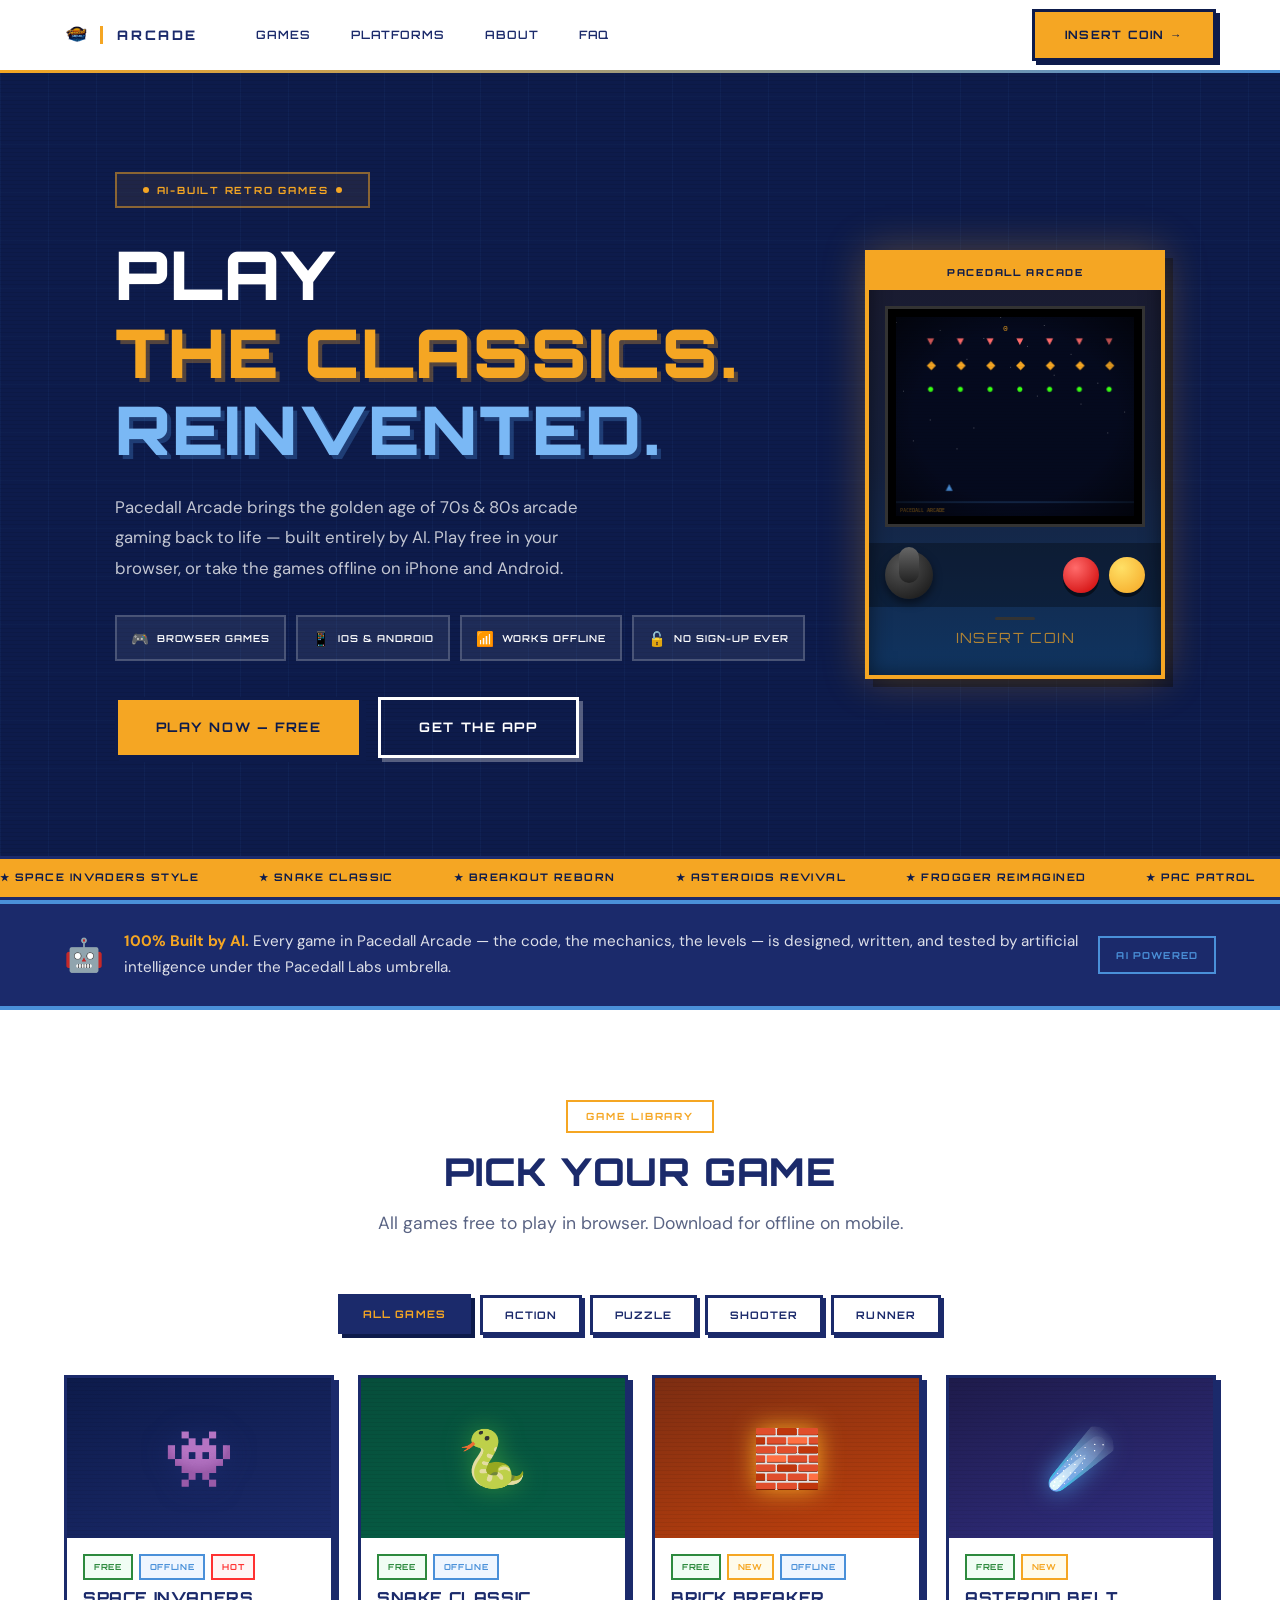
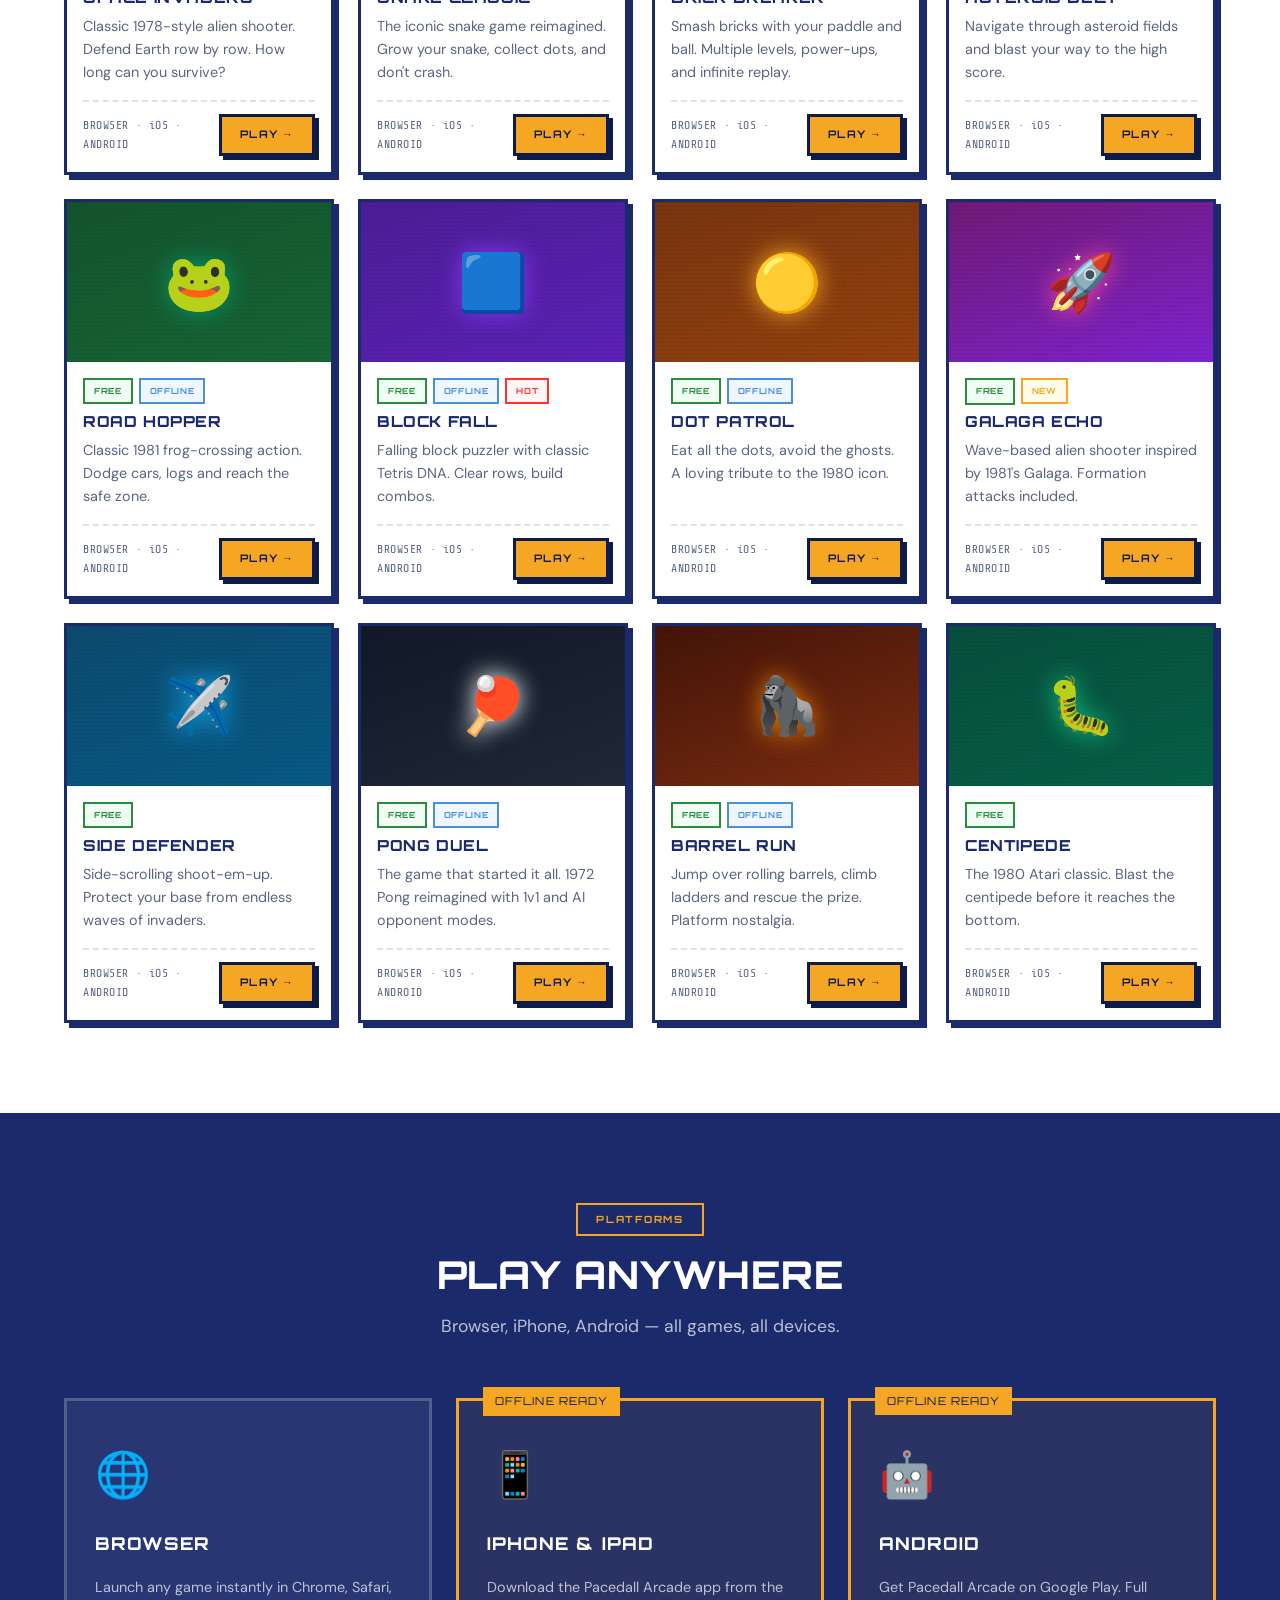
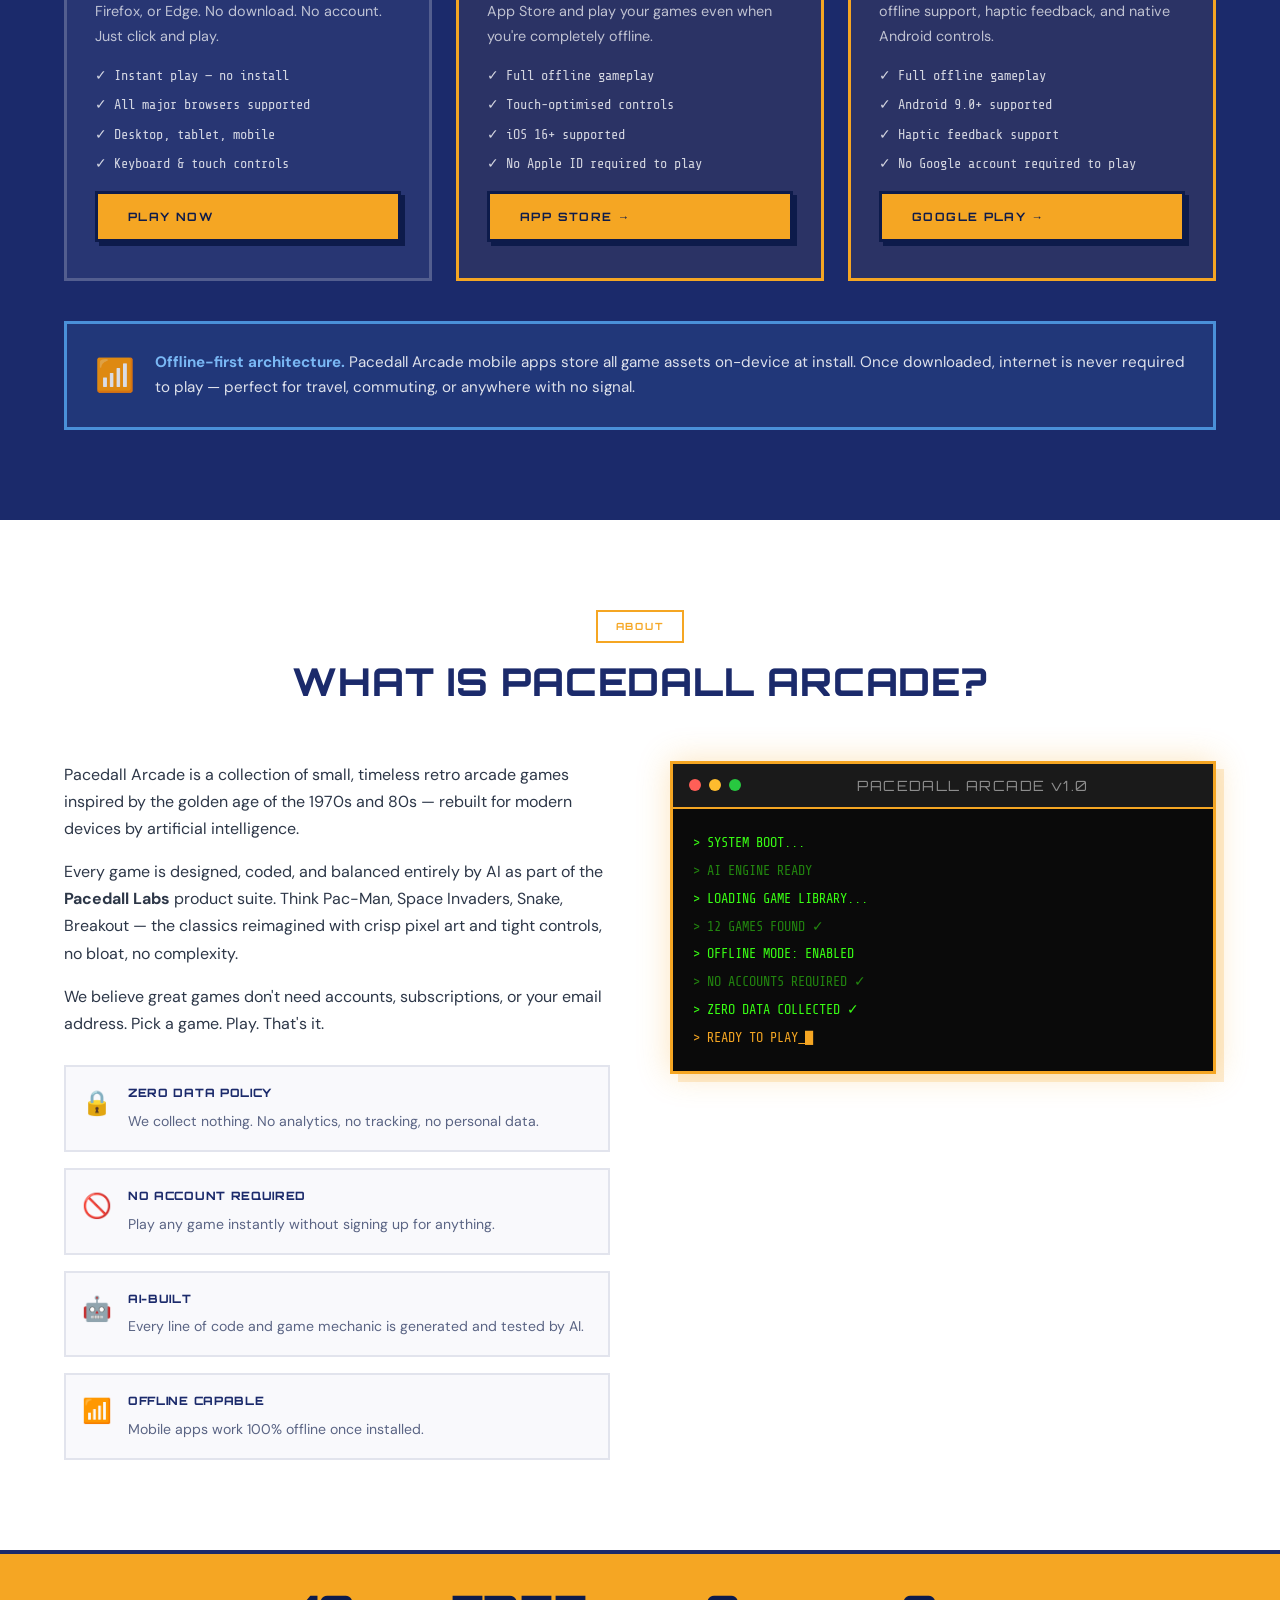
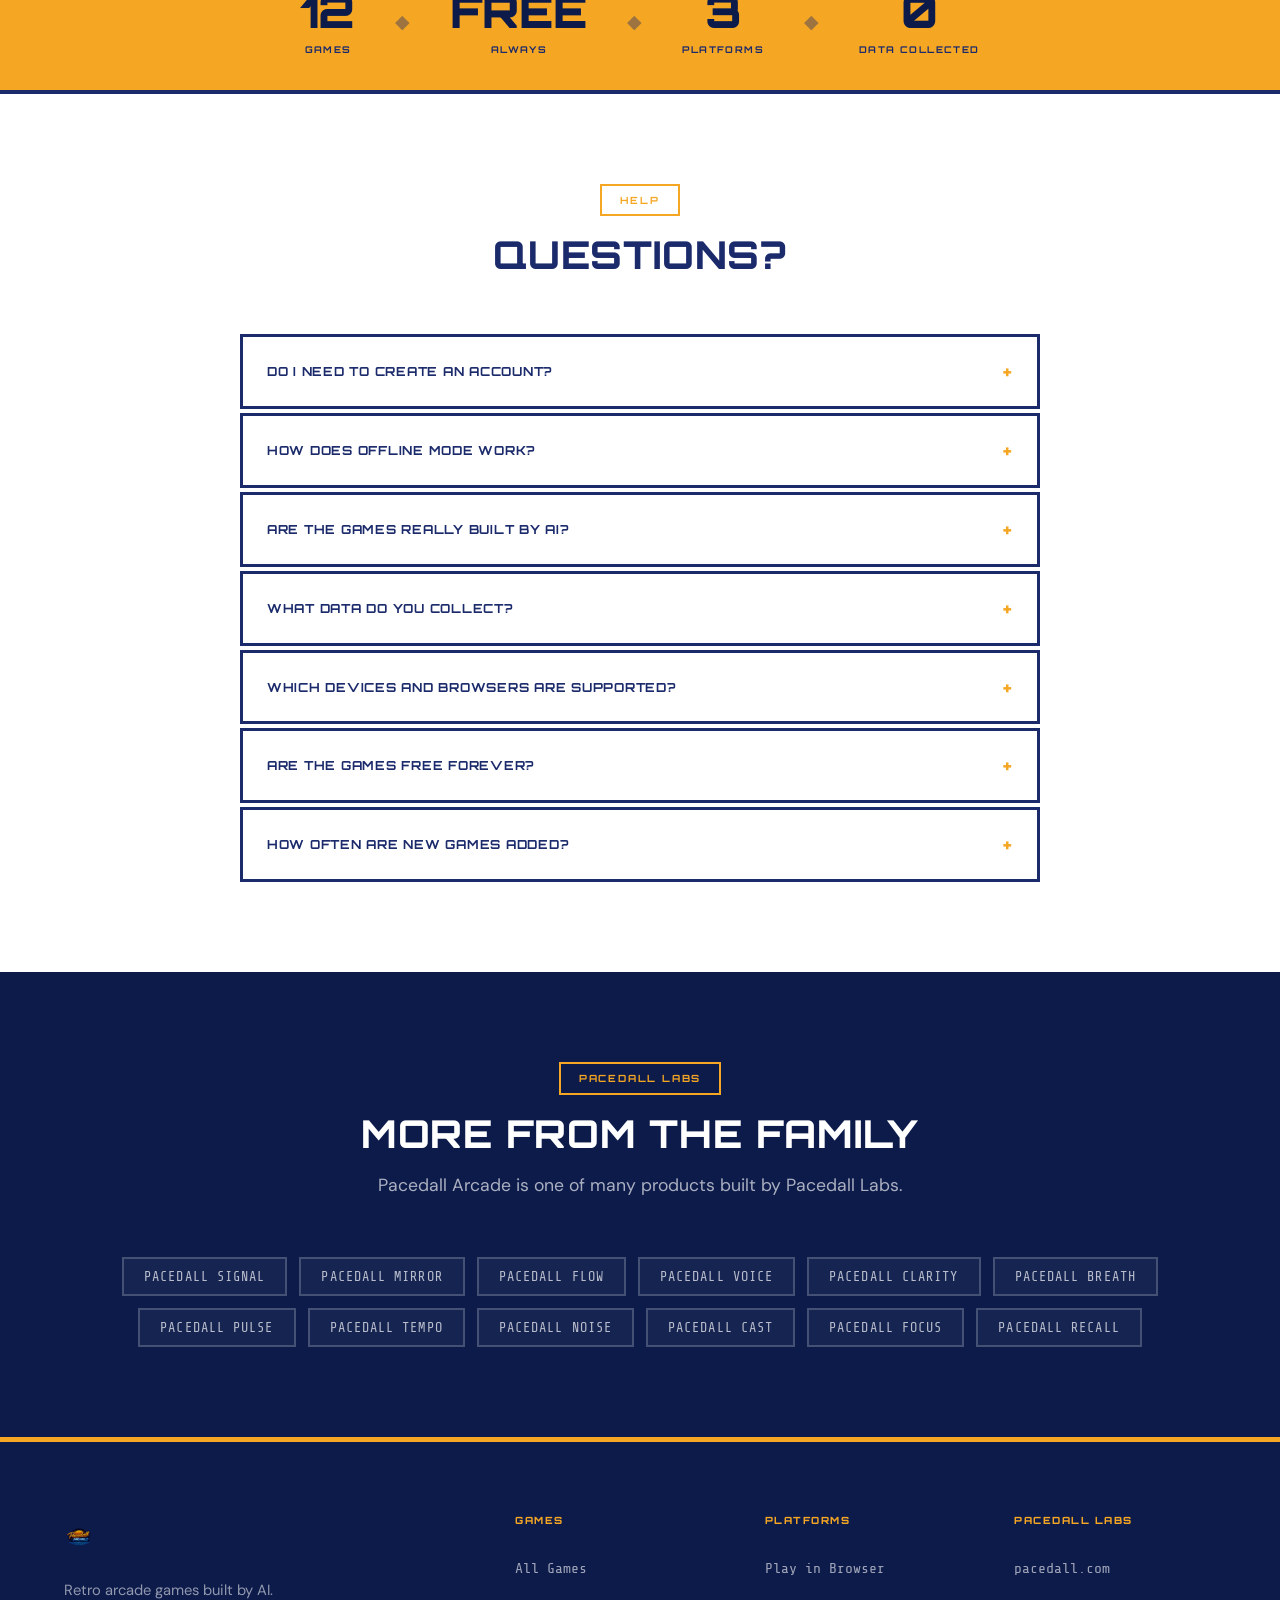
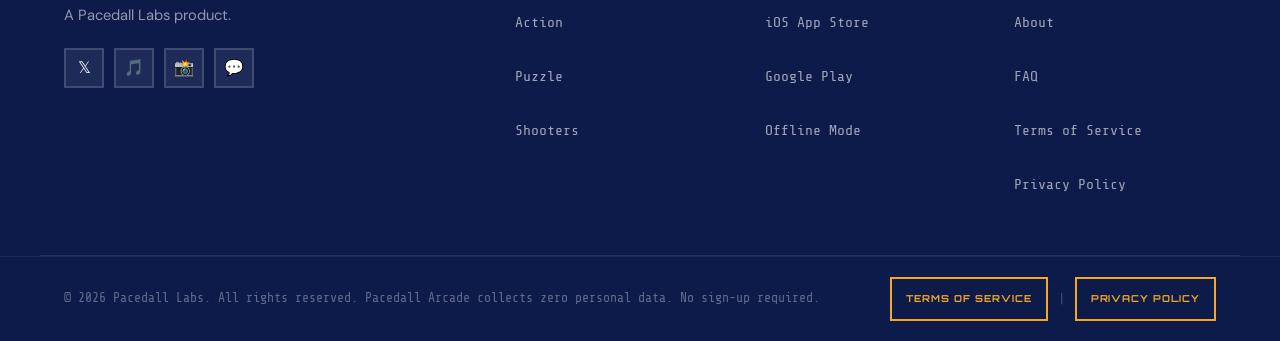
==== commit 2fd1c470: "Add files via upload" ====
--- a/index.html
+++ b/index.html
@@ -3,344 +3,321 @@
 <head>
   <meta charset="UTF-8" />
   <meta name="viewport" content="width=device-width, initial-scale=1.0" />
-  <title>Pacedall Arcade – Play. Score. Repeat.</title>
+  <meta name="description" content="Pacedall Arcade — Retro arcade games built by AI. Play free in your browser or download for iOS & Android. No sign-up. No data collected. Just play." />
+  <title>Pacedall Arcade — Retro Games Built by AI</title>
+  <link rel="preconnect" href="https://fonts.googleapis.com" />
+  <link href="https://fonts.googleapis.com/css2?family=Orbitron:wght@400;600;700;800;900&family=DM+Sans:ital,opsz,wght@0,9..40,300;0,9..40,400;0,9..40,500;0,9..40,600;1,9..40,300&family=Share+Tech+Mono&display=swap" rel="stylesheet" />
   <link rel="stylesheet" href="styles.css" />
-  <link rel="preconnect" href="https://fonts.googleapis.com" />
-  <link href="https://fonts.googleapis.com/css2?family=Bebas+Neue&family=Orbitron:wght@400;600;800;900&family=DM+Sans:ital,wght@0,300;0,400;0,500;1,300&display=swap" rel="stylesheet" />
 </head>
 <body>
 
-  <!-- ===== NAVBAR ===== -->
-  <nav class="navbar">
-    <div class="nav-inner">
-      <a href="index.html" class="nav-logo">
+  <!-- ===== STICKY HEADER ===== -->
+  <header class="header" id="header">
+    <div class="header-inner">
+      <a href="index.html" class="header-logo">
         <img src="images/logo.png" alt="Pacedall Arcade" />
+        <span class="header-logo-text">ARCADE</span>
       </a>
-      <ul class="nav-links">
-        <li><a href="#featured">Featured</a></li>
-        <li><a href="#categories">Categories</a></li>
-        <li><a href="#leaderboard">Leaderboard</a></li>
-        <li><a href="#about">About</a></li>
-      </ul>
-      <div class="nav-actions">
-        <a href="login.html" class="btn btn-ghost">Log In</a>
-        <a href="signup.html" class="btn btn-primary">Play Free</a>
-      </div>
-      <button class="hamburger" id="hamburger" aria-label="Menu">
+      <nav class="header-nav" id="main-nav">
+        <a href="#games">Games</a>
+        <a href="#platforms">Platforms</a>
+        <a href="#about">About</a>
+        <a href="#faq">FAQ</a>
+      </nav>
+      <div class="header-actions">
+        <a href="#platforms" class="btn btn-crt">INSERT COIN →</a>
+      </div>
+      <button class="hamburger" id="hamburger" aria-label="Open menu">
         <span></span><span></span><span></span>
       </button>
     </div>
-  </nav>
+    <div class="header-accent-bar"></div>
+  </header>
+
+  <!-- Mobile Nav Overlay -->
+  <div class="mobile-nav" id="mobile-nav">
+    <button class="mobile-nav-close" id="mobile-close" aria-label="Close menu">✕</button>
+    <a href="#games" class="mobile-nav-link">Games</a>
+    <a href="#platforms" class="mobile-nav-link">Platforms</a>
+    <a href="#about" class="mobile-nav-link">About</a>
+    <a href="#faq" class="mobile-nav-link">FAQ</a>
+    <a href="#platforms" class="btn btn-crt" style="margin-top:24px;">INSERT COIN →</a>
+  </div>
 
   <!-- ===== HERO ===== -->
   <section class="hero">
-    <div class="hero-grid-overlay"></div>
+    <div class="hero-scanlines" aria-hidden="true"></div>
+    <div class="hero-grid" aria-hidden="true"></div>
     <div class="hero-inner">
-      <div class="hero-badge">🕹️ New Games Every Week</div>
-      <h1 class="hero-title">
-        Level Up<br/>
-        <span class="title-accent">Your World.</span>
-      </h1>
-      <p class="hero-sub">Browser-based arcade games crafted by Pacedall Labs. No downloads. No installs. Pure fun.</p>
-      <div class="hero-cta">
-        <a href="#featured" class="btn btn-primary btn-lg">Start Playing →</a>
-        <a href="#categories" class="btn btn-outline btn-lg">Browse Games</a>
-      </div>
-      <div class="hero-stats">
-        <div class="stat"><span class="stat-num">50+</span><span class="stat-label">Games</span></div>
-        <div class="stat-divider"></div>
-        <div class="stat"><span class="stat-num">Free</span><span class="stat-label">Always</span></div>
-        <div class="stat-divider"></div>
-        <div class="stat"><span class="stat-num">24/7</span><span class="stat-label">Online</span></div>
-      </div>
-    </div>
-    <div class="hero-visual">
-      <div class="arcade-cabinet">
-        <div class="cabinet-screen">
-          <div class="screen-scanlines"></div>
-          <div class="screen-content">
-            <div class="pixel-game">
-              <div class="pixel-score">SCORE: <span id="score-display">00000</span></div>
-              <canvas id="mini-game" width="280" height="200"></canvas>
-              <div class="pixel-lives">♥ ♥ ♥</div>
-            </div>
-          </div>
-        </div>
-        <div class="cabinet-controls">
-          <div class="joystick"></div>
-          <div class="buttons-group">
-            <div class="arcade-btn btn-red"></div>
-            <div class="arcade-btn btn-blue"></div>
-            <div class="arcade-btn btn-yellow"></div>
-          </div>
-        </div>
-      </div>
-    </div>
-  </section>
-
-  <!-- ===== TICKER ===== -->
-  <div class="ticker-wrap">
-    <div class="ticker-track">
-      <span>🏆 New High Score: PacePlayer99 — Snake Rush</span>
-      <span>🎮 Just Added: Gravity Jump</span>
-      <span>🔥 Trending: Pixel Dodge</span>
-      <span>⚡ 1,200 players online now</span>
-      <span>🏆 New High Score: ArcadeKing — Tower Blitz</span>
-      <span>🎮 Just Added: Neon Rider</span>
-      <span>🔥 Trending: Retro Blaster</span>
-      <span>⚡ Free to play, no sign-up needed</span>
-      <span>🏆 New High Score: PacePlayer99 — Snake Rush</span>
-      <span>🎮 Just Added: Gravity Jump</span>
-      <span>🔥 Trending: Pixel Dodge</span>
-      <span>⚡ 1,200 players online now</span>
-      <span>🏆 New High Score: ArcadeKing — Tower Blitz</span>
-      <span>🎮 Just Added: Neon Rider</span>
-      <span>🔥 Trending: Retro Blaster</span>
-      <span>⚡ Free to play, no sign-up needed</span>
-    </div>
-  </div>
-
-  <!-- ===== FEATURED GAMES ===== -->
-  <section class="section" id="featured">
-    <div class="section-inner">
-      <div class="section-header">
-        <span class="section-tag">⭐ Featured</span>
-        <h2 class="section-title">Today's Hot Picks</h2>
-        <p class="section-sub">Handpicked games from the Pacedall Labs team</p>
-      </div>
-      <div class="games-featured-grid">
-        <div class="game-card game-card--hero" data-tag="HOT">
-          <div class="game-thumb" style="background: linear-gradient(135deg, #FF6B35 0%, #FFB700 60%, #FF6B35 100%);">
-            <div class="game-icon">🌊</div>
-          </div>
-          <div class="game-info">
-            <div class="game-meta"><span class="tag tag-hot">🔥 Hot</span><span class="tag tag-free">Free</span></div>
-            <h3 class="game-name">Wave Rider</h3>
-            <p class="game-desc">Surf endless procedural waves and dodge obstacles in this hypnotic endless runner.</p>
-            <div class="game-footer">
-              <div class="game-rating">★★★★★ <span>4.9</span></div>
-              <a href="#" class="btn btn-primary btn-sm">Play Now</a>
-            </div>
-          </div>
-        </div>
-        <div class="game-card" data-tag="NEW">
-          <div class="game-thumb" style="background: linear-gradient(135deg, #1B3A8C 0%, #3B82F6 100%);">
-            <div class="game-icon">⚡</div>
-          </div>
-          <div class="game-info">
-            <div class="game-meta"><span class="tag tag-new">✨ New</span><span class="tag tag-free">Free</span></div>
-            <h3 class="game-name">Gravity Jump</h3>
-            <p class="game-desc">Flip gravity mid-air and survive increasingly treacherous platforms.</p>
-            <div class="game-footer">
-              <div class="game-rating">★★★★☆ <span>4.6</span></div>
-              <a href="#" class="btn btn-primary btn-sm">Play Now</a>
-            </div>
-          </div>
-        </div>
-        <div class="game-card" data-tag="PRO">
-          <div class="game-thumb" style="background: linear-gradient(135deg, #7C3AED 0%, #EC4899 100%);">
-            <div class="game-icon">🚀</div>
-          </div>
-          <div class="game-info">
-            <div class="game-meta"><span class="tag tag-pro">👑 Pro</span><span class="tag tag-sub">Premium</span></div>
-            <h3 class="game-name">Neon Blaster</h3>
-            <p class="game-desc">Retro space shooter with modern twin-stick controls and endless enemy waves.</p>
-            <div class="game-footer">
-              <div class="game-rating">★★★★★ <span>5.0</span></div>
-              <a href="signup.html" class="btn btn-outline btn-sm">Unlock</a>
-            </div>
-          </div>
-        </div>
-        <div class="game-card" data-tag="NEW">
-          <div class="game-thumb" style="background: linear-gradient(135deg, #059669 0%, #34D399 100%);">
-            <div class="game-icon">🐍</div>
-          </div>
-          <div class="game-info">
-            <div class="game-meta"><span class="tag tag-new">✨ New</span><span class="tag tag-free">Free</span></div>
-            <h3 class="game-name">Snake Rush</h3>
-            <p class="game-desc">The classic reimagined with power-ups, portals, and multiplayer leaderboards.</p>
-            <div class="game-footer">
-              <div class="game-rating">★★★★☆ <span>4.7</span></div>
-              <a href="#" class="btn btn-primary btn-sm">Play Now</a>
-            </div>
-          </div>
-        </div>
-      </div>
-    </div>
-  </section>
-
-  <!-- ===== CATEGORIES ===== -->
-  <section class="section section-alt" id="categories">
-    <div class="section-inner">
-      <div class="section-header">
-        <span class="section-tag">🗂 Browse</span>
-        <h2 class="section-title">Game Categories</h2>
-        <p class="section-sub">Find your style — from chill to competitive</p>
-      </div>
-      <div class="categories-grid">
-        <a href="#" class="category-card cat-action">
-          <div class="cat-icon">⚔️</div>
-          <div class="cat-name">Action</div>
-          <div class="cat-count">12 Games</div>
-        </a>
-        <a href="#" class="category-card cat-puzzle">
-          <div class="cat-icon">🧩</div>
-          <div class="cat-name">Puzzle</div>
-          <div class="cat-count">9 Games</div>
-        </a>
-        <a href="#" class="category-card cat-racing">
-          <div class="cat-icon">🏎️</div>
-          <div class="cat-name">Racing</div>
-          <div class="cat-count">7 Games</div>
-        </a>
-        <a href="#" class="category-card cat-endless">
-          <div class="cat-icon">♾️</div>
-          <div class="cat-name">Endless</div>
-          <div class="cat-count">11 Games</div>
-        </a>
-        <a href="#" class="category-card cat-retro">
-          <div class="cat-icon">👾</div>
-          <div class="cat-name">Retro</div>
-          <div class="cat-count">8 Games</div>
-        </a>
-        <a href="#" class="category-card cat-chill">
-          <div class="cat-icon">😌</div>
-          <div class="cat-name">Chill</div>
-          <div class="cat-count">6 Games</div>
-        </a>
-      </div>
-    </div>
-  </section>
-
-  <!-- ===== ALL GAMES GRID ===== -->
-  <section class="section" id="all-games">
-    <div class="section-inner">
-      <div class="section-header-row">
+
+      <div class="hero-copy">
+        <div class="hero-tag">
+          <span class="pixel-dot"></span>
+          AI-BUILT RETRO GAMES
+          <span class="pixel-dot"></span>
+        </div>
+        <h1 class="hero-title">
+          PLAY<br/>
+          <span class="hero-title-line2">THE CLASSICS.</span><br/>
+          <span class="hero-title-line3">REINVENTED.</span>
+        </h1>
+        <p class="hero-desc">
+          Pacedall Arcade brings the golden age of 70s &amp; 80s arcade gaming back to life — built entirely by AI. Play free in your browser, or take the games offline on iPhone and Android.
+        </p>
+        <div class="hero-badges">
+          <div class="hero-badge"><span class="badge-icon">🎮</span>Browser Games</div>
+          <div class="hero-badge"><span class="badge-icon">📱</span>iOS &amp; Android</div>
+          <div class="hero-badge"><span class="badge-icon">📶</span>Works Offline</div>
+          <div class="hero-badge"><span class="badge-icon">🔓</span>No Sign-Up Ever</div>
+        </div>
+        <div class="hero-cta">
+          <a href="#games" class="btn btn-crt btn-lg">PLAY NOW — FREE</a>
+          <a href="#platforms" class="btn btn-ghost-retro btn-lg">GET THE APP</a>
+        </div>
+      </div>
+
+      <div class="hero-cabinet" aria-hidden="true">
+        <div class="cabinet-body">
+          <div class="cabinet-marquee">
+            <span>PACEDALL ARCADE</span>
+          </div>
+          <div class="cabinet-bezel">
+            <div class="cabinet-screen">
+              <canvas id="arcade-canvas" width="240" height="200"></canvas>
+              <div class="screen-crt-overlay"></div>
+            </div>
+          </div>
+          <div class="cabinet-controls">
+            <div class="ctrl-joystick"><div class="ctrl-stick"></div></div>
+            <div class="ctrl-buttons">
+              <button class="ctrl-btn ctrl-red" aria-label="Fire"></button>
+              <button class="ctrl-btn ctrl-yellow" aria-label="Jump"></button>
+            </div>
+          </div>
+          <div class="cabinet-coin-slot">
+            <div class="coin-slot-line"></div>
+            <span>INSERT COIN</span>
+          </div>
+        </div>
+      </div>
+
+    </div>
+
+    <!-- Scrolling marquee -->
+    <div class="hero-marquee" aria-hidden="true">
+      <div class="marquee-track">
+        <span>★ SPACE INVADERS STYLE</span><span>★ SNAKE CLASSIC</span><span>★ BREAKOUT REBORN</span><span>★ ASTEROIDS REVIVAL</span><span>★ FROGGER REIMAGINED</span><span>★ PAC PATROL</span><span>★ GALAGA ECHO</span><span>★ TETRIS FLOW</span>
+        <span>★ SPACE INVADERS STYLE</span><span>★ SNAKE CLASSIC</span><span>★ BREAKOUT REBORN</span><span>★ ASTEROIDS REVIVAL</span><span>★ FROGGER REIMAGINED</span><span>★ PAC PATROL</span><span>★ GALAGA ECHO</span><span>★ TETRIS FLOW</span>
+      </div>
+    </div>
+  </section>
+
+  <!-- ===== AI BUILT STRIP ===== -->
+  <section class="ai-strip">
+    <div class="ai-strip-inner">
+      <div class="ai-strip-icon">🤖</div>
+      <div class="ai-strip-text">
+        <strong>100% Built by AI.</strong> Every game in Pacedall Arcade — the code, the mechanics, the levels — is designed, written, and tested by artificial intelligence under the Pacedall Labs umbrella.
+      </div>
+      <div class="ai-strip-badge">AI POWERED</div>
+    </div>
+  </section>
+
+  <!-- ===== GAMES SECTION ===== -->
+  <section class="section" id="games">
+    <div class="section-inner">
+      <div class="section-header">
+        <div class="retro-label">GAME LIBRARY</div>
+        <h2 class="section-title">PICK YOUR GAME</h2>
+        <p class="section-sub">All games free to play in browser. Download for offline on mobile.</p>
+      </div>
+
+      <div class="filter-row">
+        <button class="filter-pill active" data-cat="all">ALL GAMES</button>
+        <button class="filter-pill" data-cat="action">ACTION</button>
+        <button class="filter-pill" data-cat="puzzle">PUZZLE</button>
+        <button class="filter-pill" data-cat="shooter">SHOOTER</button>
+        <button class="filter-pill" data-cat="runner">RUNNER</button>
+      </div>
+
+      <div class="games-grid" id="games-grid">
+        <!-- Populated by JS -->
+      </div>
+    </div>
+  </section>
+
+  <!-- ===== PLATFORMS ===== -->
+  <section class="section section-dark" id="platforms">
+    <div class="section-inner">
+      <div class="section-header">
+        <div class="retro-label">PLATFORMS</div>
+        <h2 class="section-title">PLAY ANYWHERE</h2>
+        <p class="section-sub" style="color:rgba(255,255,255,0.7)">Browser, iPhone, Android — all games, all devices.</p>
+      </div>
+
+      <div class="platforms-grid">
+        <div class="platform-card">
+          <div class="platform-icon">🌐</div>
+          <h3 class="platform-name">Browser</h3>
+          <p class="platform-desc">Launch any game instantly in Chrome, Safari, Firefox, or Edge. No download. No account. Just click and play.</p>
+          <ul class="platform-features">
+            <li>✓ Instant play — no install</li>
+            <li>✓ All major browsers supported</li>
+            <li>✓ Desktop, tablet, mobile</li>
+            <li>✓ Keyboard &amp; touch controls</li>
+          </ul>
+          <a href="#games" class="btn btn-crt" style="margin-top:auto;">PLAY NOW</a>
+        </div>
+        <div class="platform-card platform-card--featured">
+          <div class="platform-badge">OFFLINE READY</div>
+          <div class="platform-icon">📱</div>
+          <h3 class="platform-name">iPhone &amp; iPad</h3>
+          <p class="platform-desc">Download the Pacedall Arcade app from the App Store and play your games even when you're completely offline.</p>
+          <ul class="platform-features">
+            <li>✓ Full offline gameplay</li>
+            <li>✓ Touch-optimised controls</li>
+            <li>✓ iOS 16+ supported</li>
+            <li>✓ No Apple ID required to play</li>
+          </ul>
+          <a href="#" class="btn btn-crt" style="margin-top:auto;">APP STORE →</a>
+        </div>
+        <div class="platform-card platform-card--featured">
+          <div class="platform-badge">OFFLINE READY</div>
+          <div class="platform-icon">🤖</div>
+          <h3 class="platform-name">Android</h3>
+          <p class="platform-desc">Get Pacedall Arcade on Google Play. Full offline support, haptic feedback, and native Android controls.</p>
+          <ul class="platform-features">
+            <li>✓ Full offline gameplay</li>
+            <li>✓ Android 9.0+ supported</li>
+            <li>✓ Haptic feedback support</li>
+            <li>✓ No Google account required to play</li>
+          </ul>
+          <a href="#" class="btn btn-crt" style="margin-top:auto;">GOOGLE PLAY →</a>
+        </div>
+      </div>
+
+      <div class="offline-banner">
+        <div class="offline-icon">📶</div>
         <div>
-          <span class="section-tag">🎮 Library</span>
-          <h2 class="section-title">All Games</h2>
-        </div>
-        <div class="filter-bar">
-          <button class="filter-btn active" data-filter="all">All</button>
-          <button class="filter-btn" data-filter="free">Free</button>
-          <button class="filter-btn" data-filter="premium">Premium</button>
-          <button class="filter-btn" data-filter="new">New</button>
-        </div>
-      </div>
-      <div class="games-grid" id="games-grid">
-        <!-- Games dynamically inserted by JS -->
-      </div>
-      <div class="load-more-wrap">
-        <button class="btn btn-outline" id="load-more">Load More Games</button>
-      </div>
-    </div>
-  </section>
-
-  <!-- ===== LEADERBOARD ===== -->
-  <section class="section section-alt" id="leaderboard">
-    <div class="section-inner">
-      <div class="section-header">
-        <span class="section-tag">🏆 Top Players</span>
-        <h2 class="section-title">Leaderboard</h2>
-        <p class="section-sub">Who's dominating the arcade this week?</p>
-      </div>
-      <div class="leaderboard-wrap">
-        <div class="leaderboard-tabs">
-          <button class="lb-tab active" data-game="all">All Games</button>
-          <button class="lb-tab" data-game="wave-rider">Wave Rider</button>
-          <button class="lb-tab" data-game="snake">Snake Rush</button>
-          <button class="lb-tab" data-game="neon">Neon Blaster</button>
-        </div>
-        <div class="leaderboard-table">
-          <div class="lb-header">
-            <span>Rank</span><span>Player</span><span>Game</span><span>Score</span>
-          </div>
-          <div class="lb-rows" id="lb-rows">
-            <!-- Populated by JS -->
-          </div>
-        </div>
-      </div>
-    </div>
-  </section>
-
-  <!-- ===== PRO CTA ===== -->
-  <section class="section pro-cta">
-    <div class="section-inner">
-      <div class="pro-card">
-        <div class="pro-card-content">
-          <span class="section-tag">👑 Pacedall Pro</span>
-          <h2 class="pro-title">Unlock the Full Arcade</h2>
-          <p class="pro-desc">Get access to 20+ exclusive premium games, no ads, cloud save, and early access to every new release.</p>
-          <div class="pro-features">
-            <div class="pro-feature">✅ 20+ Premium Games</div>
-            <div class="pro-feature">✅ Ad-Free Experience</div>
-            <div class="pro-feature">✅ Cloud Save Progress</div>
-            <div class="pro-feature">✅ Early Access Releases</div>
-            <div class="pro-feature">✅ Exclusive Leaderboards</div>
-            <div class="pro-feature">✅ Monthly New Games</div>
-          </div>
-          <div class="pro-pricing">
-            <div class="price-card">
-              <div class="price-label">Monthly</div>
-              <div class="price-amount">$4.99<span>/mo</span></div>
-              <a href="signup.html" class="btn btn-primary">Get Started</a>
-            </div>
-            <div class="price-card price-card--featured">
-              <div class="price-badge">Best Value</div>
-              <div class="price-label">Annual</div>
-              <div class="price-amount">$39.99<span>/yr</span></div>
-              <div class="price-save">Save 33%</div>
-              <a href="signup.html" class="btn btn-primary">Get Started</a>
-            </div>
-          </div>
-        </div>
-        <div class="pro-card-visual">
-          <div class="pro-glow-ring"></div>
-          <div class="pro-icon">👑</div>
-        </div>
-      </div>
-    </div>
-  </section>
-
-  <!-- ===== ABOUT ===== -->
+          <strong>Offline-first architecture.</strong> Pacedall Arcade mobile apps store all game assets on-device at install. Once downloaded, internet is never required to play — perfect for travel, commuting, or anywhere with no signal.
+        </div>
+      </div>
+    </div>
+  </section>
+
+  <!-- ===== HOW IT WORKS ===== -->
   <section class="section" id="about">
-    <div class="section-inner about-inner">
-      <div class="about-text">
-        <span class="section-tag">🏢 About</span>
-        <h2 class="section-title">Built by Pacedall Labs</h2>
-        <p>Pacedall Arcade is a product of <strong>Pacedall Labs</strong> — a studio dedicated to crafting delightful digital experiences. From focused wellness tools to full-on entertainment, we build products that make everyday life more interesting.</p>
-        <p>Our arcade is designed with one principle: games should be instantly accessible, endlessly replayable, and always fun. No downloads, no installs — just open your browser and play.</p>
-        <a href="https://pacedall.com" class="btn btn-outline" target="_blank">Visit Pacedall Labs →</a>
-      </div>
-      <div class="about-products">
-        <h3 class="products-title">More from Pacedall Labs</h3>
-        <div class="products-list">
-          <a href="#" class="product-item">
-            <span class="product-dot dot-signal"></span>
-            <span class="product-name">Pacedall Signal</span>
-            <span class="product-arrow">→</span>
-          </a>
-          <a href="#" class="product-item">
-            <span class="product-dot dot-mirror"></span>
-            <span class="product-name">Pacedall Mirror</span>
-            <span class="product-arrow">→</span>
-          </a>
-          <a href="#" class="product-item">
-            <span class="product-dot dot-flow"></span>
-            <span class="product-name">Pacedall Flow</span>
-            <span class="product-arrow">→</span>
-          </a>
-          <a href="#" class="product-item">
-            <span class="product-dot dot-voice"></span>
-            <span class="product-name">Pacedall Voice</span>
-            <span class="product-arrow">→</span>
-          </a>
-          <a href="#" class="product-item">
-            <span class="product-dot dot-pulse"></span>
-            <span class="product-name">Pacedall Pulse</span>
-            <span class="product-arrow">→</span>
-          </a>
-        </div>
+    <div class="section-inner">
+      <div class="section-header">
+        <div class="retro-label">ABOUT</div>
+        <h2 class="section-title">WHAT IS PACEDALL ARCADE?</h2>
+      </div>
+      <div class="about-grid">
+        <div class="about-text">
+          <p>Pacedall Arcade is a collection of small, timeless retro arcade games inspired by the golden age of the 1970s and 80s — rebuilt for modern devices by artificial intelligence.</p>
+          <p>Every game is designed, coded, and balanced entirely by AI as part of the <strong>Pacedall Labs</strong> product suite. Think Pac-Man, Space Invaders, Snake, Breakout — the classics reimagined with crisp pixel art and tight controls, no bloat, no complexity.</p>
+          <p>We believe great games don't need accounts, subscriptions, or your email address. Pick a game. Play. That's it.</p>
+          <div class="about-principles">
+            <div class="principle">
+              <div class="principle-icon">🔒</div>
+              <div>
+                <strong>Zero Data Policy</strong>
+                <span>We collect nothing. No analytics, no tracking, no personal data.</span>
+              </div>
+            </div>
+            <div class="principle">
+              <div class="principle-icon">🚫</div>
+              <div>
+                <strong>No Account Required</strong>
+                <span>Play any game instantly without signing up for anything.</span>
+              </div>
+            </div>
+            <div class="principle">
+              <div class="principle-icon">🤖</div>
+              <div>
+                <strong>AI-Built</strong>
+                <span>Every line of code and game mechanic is generated and tested by AI.</span>
+              </div>
+            </div>
+            <div class="principle">
+              <div class="principle-icon">📶</div>
+              <div>
+                <strong>Offline Capable</strong>
+                <span>Mobile apps work 100% offline once installed.</span>
+              </div>
+            </div>
+          </div>
+        </div>
+        <div class="about-visual">
+          <div class="retro-terminal">
+            <div class="terminal-bar">
+              <span></span><span></span><span></span>
+              <div class="terminal-title">PACEDALL ARCADE v1.0</div>
+            </div>
+            <div class="terminal-body" id="terminal-body">
+              <div class="terminal-line">&gt; SYSTEM BOOT...</div>
+              <div class="terminal-line terminal-dim">&gt; AI ENGINE READY</div>
+              <div class="terminal-line">&gt; LOADING GAME LIBRARY...</div>
+              <div class="terminal-line terminal-dim">&gt; 12 GAMES FOUND ✓</div>
+              <div class="terminal-line">&gt; OFFLINE MODE: ENABLED</div>
+              <div class="terminal-line terminal-dim">&gt; NO ACCOUNTS REQUIRED ✓</div>
+              <div class="terminal-line">&gt; ZERO DATA COLLECTED ✓</div>
+              <div class="terminal-line terminal-gold">&gt; READY TO PLAY_<span class="cursor">█</span></div>
+            </div>
+          </div>
+        </div>
+      </div>
+    </div>
+  </section>
+
+  <!-- ===== GAME STATS ===== -->
+  <section class="stats-strip">
+    <div class="stats-inner">
+      <div class="stat-item">
+        <div class="stat-num" data-target="12">0</div>
+        <div class="stat-label">GAMES</div>
+      </div>
+      <div class="stat-divider">◆</div>
+      <div class="stat-item">
+        <div class="stat-num">FREE</div>
+        <div class="stat-label">ALWAYS</div>
+      </div>
+      <div class="stat-divider">◆</div>
+      <div class="stat-item">
+        <div class="stat-num">3</div>
+        <div class="stat-label">PLATFORMS</div>
+      </div>
+      <div class="stat-divider">◆</div>
+      <div class="stat-item">
+        <div class="stat-num">0</div>
+        <div class="stat-label">DATA COLLECTED</div>
+      </div>
+    </div>
+  </section>
+
+  <!-- ===== FAQ ===== -->
+  <section class="section" id="faq">
+    <div class="section-inner">
+      <div class="section-header">
+        <div class="retro-label">HELP</div>
+        <h2 class="section-title">QUESTIONS?</h2>
+      </div>
+      <div class="faq-list" id="faq-list">
+        <!-- Populated by JS -->
+      </div>
+    </div>
+  </section>
+
+  <!-- ===== PACEDALL FAMILY ===== -->
+  <section class="section section-navy">
+    <div class="section-inner">
+      <div class="section-header">
+        <div class="retro-label">PACEDALL LABS</div>
+        <h2 class="section-title">MORE FROM THE FAMILY</h2>
+        <p class="section-sub" style="color:rgba(255,255,255,0.65)">Pacedall Arcade is one of many products built by Pacedall Labs.</p>
+      </div>
+      <div class="products-row" id="products-row">
+        <!-- Populated by JS -->
       </div>
     </div>
   </section>
@@ -350,46 +327,57 @@
     <div class="footer-inner">
       <div class="footer-brand">
         <img src="images/logo.png" alt="Pacedall Arcade" class="footer-logo" />
-        <p>Play. Score. Repeat.<br/>A Pacedall Labs Product.</p>
-        <div class="social-links">
-          <a href="#" aria-label="Twitter">𝕏</a>
+        <p>Retro arcade games built by AI.<br/>A Pacedall Labs product.</p>
+        <div class="footer-social">
+          <a href="#" aria-label="Twitter / X">𝕏</a>
+          <a href="#" aria-label="TikTok">🎵</a>
           <a href="#" aria-label="Instagram">📸</a>
           <a href="#" aria-label="Discord">💬</a>
         </div>
       </div>
       <div class="footer-col">
-        <h4>Games</h4>
+        <h4>GAMES</h4>
         <ul>
-          <li><a href="#">Featured</a></li>
-          <li><a href="#">New Releases</a></li>
-          <li><a href="#">Categories</a></li>
-          <li><a href="#">Leaderboard</a></li>
+          <li><a href="#games">All Games</a></li>
+          <li><a href="#games">Action</a></li>
+          <li><a href="#games">Puzzle</a></li>
+          <li><a href="#games">Shooters</a></li>
         </ul>
       </div>
       <div class="footer-col">
-        <h4>Account</h4>
+        <h4>PLATFORMS</h4>
         <ul>
-          <li><a href="login.html">Log In</a></li>
-          <li><a href="signup.html">Sign Up Free</a></li>
-          <li><a href="signup.html">Go Pro</a></li>
-          <li><a href="#">Settings</a></li>
+          <li><a href="#platforms">Play in Browser</a></li>
+          <li><a href="#">iOS App Store</a></li>
+          <li><a href="#">Google Play</a></li>
+          <li><a href="#platforms">Offline Mode</a></li>
         </ul>
       </div>
       <div class="footer-col">
-        <h4>Company</h4>
+        <h4>PACEDALL LABS</h4>
         <ul>
-          <li><a href="#">About</a></li>
-          <li><a href="#">Blog</a></li>
-          <li><a href="#">Contact</a></li>
-          <li><a href="#">Privacy Policy</a></li>
-          <li><a href="#">Terms of Service</a></li>
+          <li><a href="https://pacedall.com" target="_blank" rel="noopener">pacedall.com</a></li>
+          <li><a href="#about">About</a></li>
+          <li><a href="#faq">FAQ</a></li>
+          <li><a href="https://terms.pacedall.com" target="_blank" rel="noopener">Terms of Service</a></li>
+          <li><a href="https://privacy.pacedall.com" target="_blank" rel="noopener">Privacy Policy</a></li>
         </ul>
       </div>
     </div>
-    <div class="footer-bottom">
-      <p>© 2025 Pacedall Labs. All rights reserved.</p>
+    <div class="footer-legal">
+      <div class="footer-legal-inner">
+        <p>© 2026 Pacedall Labs. All rights reserved. Pacedall Arcade collects zero personal data. No sign-up required.</p>
+        <div class="footer-legal-links">
+          <a href="https://terms.pacedall.com" target="_blank" rel="noopener">Terms of Service</a>
+          <span>|</span>
+          <a href="https://privacy.pacedall.com" target="_blank" rel="noopener">Privacy Policy</a>
+        </div>
+      </div>
     </div>
   </footer>
+
+  <!-- Back to Top -->
+  <button class="back-to-top" id="back-to-top" aria-label="Back to top">▲</button>
 
   <script src="script.js"></script>
 </body>
--- a/styles.css
+++ b/styles.css
@@ -1,639 +1,947 @@
-/* ===========================
-   PACEDALL ARCADE — styles.css
-   =========================== */
-
-/* ---- Variables ---- */
+/* ============================================
+   PACEDALL ARCADE v2 — styles.css
+   Design: Retro 70s/80s arcade, white base
+   Brand: Navy #1B2A6B | Gold #F5A623 | Sky #4A90D9
+   ============================================ */
+
+/* ---- CSS Variables ---- */
 :root {
-  --orange: #FF6B35;
-  --gold: #FFB700;
-  --navy: #0F1B3D;
-  --blue: #1B5FBF;
-  --blue-light: #3B82F6;
-  --white: #ffffff;
-  --off-white: #F8F8FC;
-  --gray-100: #F1F2F6;
-  --gray-200: #E4E5F0;
-  --gray-400: #9CA3AF;
-  --gray-600: #4B5563;
-  --gray-800: #1F2937;
-  --gradient-warm: linear-gradient(135deg, #FF6B35 0%, #FFB700 100%);
-  --gradient-cool: linear-gradient(135deg, #1B5FBF 0%, #3B82F6 100%);
-  --shadow-sm: 0 1px 3px rgba(15,27,61,0.08);
-  --shadow-md: 0 4px 20px rgba(15,27,61,0.12);
-  --shadow-lg: 0 12px 40px rgba(15,27,61,0.16);
-  --radius: 16px;
-  --radius-sm: 10px;
+  --navy:       #1B2A6B;
+  --navy-dark:  #0D1B4B;
+  --gold:       #F5A623;
+  --gold-light: #FFD166;
+  --sky:        #4A90D9;
+  --sky-light:  #7AB8F5;
+  --white:      #FFFFFF;
+  --off-white:  #F9F9FC;
+  --pixel-green: #39FF14;
+  --pixel-red:   #FF3131;
+
+  --text-primary: #1B2A6B;
+  --text-body:    #2D3748;
+  --text-muted:   #5A6484;
+
+  --gradient-arcade: linear-gradient(135deg, #F5A623 0%, #4A90D9 100%);
+  --gradient-warm:   linear-gradient(135deg, #F5A623 0%, #FF6B35 100%);
+
+  --shadow-glow-gold: 0 0 20px rgba(245,166,35,0.4);
+  --shadow-glow-sky:  0 0 20px rgba(74,144,217,0.4);
+  --shadow-card: 0 4px 24px rgba(27,42,107,0.10);
+  --shadow-card-hover: 0 12px 40px rgba(27,42,107,0.18);
+
+  --radius: 6px;
+  --radius-lg: 10px;
+  --font-display: 'Orbitron', sans-serif;
+  --font-mono:    'Share Tech Mono', monospace;
+  --font-body:    'DM Sans', sans-serif;
 }
 
 /* ---- Reset ---- */
 *, *::before, *::after { box-sizing: border-box; margin: 0; padding: 0; }
-html { scroll-behavior: smooth; }
+html { scroll-behavior: smooth; font-size: 16px; }
 body {
-  font-family: 'DM Sans', sans-serif;
+  font-family: var(--font-body);
   background: var(--white);
-  color: var(--navy);
+  color: var(--text-body);
   overflow-x: hidden;
-  line-height: 1.6;
+  line-height: 1.7;
 }
 a { text-decoration: none; color: inherit; }
 img { max-width: 100%; display: block; }
 ul { list-style: none; }
-
-/* ---- Typography ---- */
-h1, h2, h3 { line-height: 1.15; }
-.hero-title { font-family: 'Orbitron', sans-serif; font-weight: 900; }
-.section-title { font-family: 'Orbitron', sans-serif; font-weight: 800; }
-.game-name { font-family: 'Bebas Neue', sans-serif; font-size: 1.35rem; letter-spacing: 0.04em; }
+button { font-family: inherit; cursor: pointer; }
 
 /* ---- Buttons ---- */
 .btn {
   display: inline-flex;
   align-items: center;
-  gap: 6px;
-  padding: 10px 22px;
-  border-radius: 50px;
-  font-family: 'DM Sans', sans-serif;
-  font-weight: 500;
-  font-size: 0.9rem;
+  gap: 8px;
+  padding: 13px 30px;
+  font-family: var(--font-display);
+  font-size: 0.72rem;
+  font-weight: 700;
+  letter-spacing: 0.12em;
   cursor: pointer;
-  border: 2px solid transparent;
+  border: none;
   transition: all 0.2s ease;
   white-space: nowrap;
-}
-.btn-primary {
-  background: var(--gradient-warm);
+  text-transform: uppercase;
+}
+.btn-crt {
+  background: var(--gold);
+  color: var(--navy-dark);
+  border: 3px solid var(--navy-dark);
+  box-shadow: 4px 4px 0 var(--navy-dark);
+  text-transform: uppercase;
+}
+.btn-crt:hover {
+  transform: translate(-2px, -2px);
+  box-shadow: 6px 6px 0 var(--navy-dark);
+  background: var(--gold-light);
+}
+.btn-crt:active {
+  transform: translate(2px, 2px);
+  box-shadow: 2px 2px 0 var(--navy-dark);
+}
+.btn-ghost-retro {
+  background: transparent;
   color: var(--white);
-  border-color: transparent;
-}
-.btn-primary:hover { transform: translateY(-2px); box-shadow: 0 6px 20px rgba(255,107,53,0.4); }
-.btn-outline {
-  background: transparent;
-  border-color: var(--navy);
+  border: 3px solid var(--white);
+  box-shadow: 4px 4px 0 rgba(255,255,255,0.3);
+  text-transform: uppercase;
+}
+.btn-ghost-retro:hover {
+  background: rgba(255,255,255,0.15);
+  transform: translate(-2px, -2px);
+  box-shadow: 6px 6px 0 rgba(255,255,255,0.3);
+}
+.btn-lg { padding: 16px 38px; font-size: 0.82rem; }
+.btn-sm { padding: 9px 18px; font-size: 0.65rem; }
+
+/* ---- Animated dots ---- */
+.pixel-dot {
+  display: inline-block;
+  width: 6px; height: 6px;
+  background: var(--gold);
+  border-radius: 50%;
+  margin: 0 8px;
+  animation: smoothBlink 1.2s ease-in-out infinite;
+}
+@keyframes smoothBlink { 0%,100% { opacity: 1; } 50% { opacity: 0.2; } }
+@keyframes pixelBlink { 0%,100% { opacity: 1; } 50% { opacity: 0.15; } }
+
+/* ---- Section Wrappers ---- */
+.section { padding: 90px 0; background: var(--white); }
+.section-dark { background: var(--navy); }
+.section-navy { background: var(--navy-dark); }
+.section-inner { max-width: 1200px; margin: 0 auto; padding: 0 24px; }
+.section-header { text-align: center; margin-bottom: 56px; }
+.retro-label {
+  display: inline-block;
+  font-family: var(--font-display);
+  font-size: 0.62rem;
+  font-weight: 700;
+  letter-spacing: 0.18em;
+  color: var(--gold);
+  margin-bottom: 14px;
+  padding: 6px 18px;
+  border: 2px solid var(--gold);
+  text-transform: uppercase;
+}
+.section-title {
+  font-family: var(--font-display);
+  font-size: clamp(1.4rem, 3.5vw, 2.4rem);
+  font-weight: 800;
   color: var(--navy);
-}
-.btn-outline:hover { background: var(--navy); color: var(--white); }
-.btn-ghost {
-  background: transparent;
-  color: var(--navy);
-}
-.btn-ghost:hover { color: var(--orange); }
-.btn-lg { padding: 14px 32px; font-size: 1rem; font-weight: 600; }
-.btn-sm { padding: 7px 16px; font-size: 0.82rem; }
-
-/* ---- Tags ---- */
-.tag {
-  display: inline-block;
-  padding: 2px 10px;
-  border-radius: 20px;
-  font-size: 0.72rem;
-  font-weight: 600;
-  letter-spacing: 0.03em;
-}
-.tag-hot { background: #FFF1EC; color: var(--orange); }
-.tag-new { background: #EFF6FF; color: var(--blue); }
-.tag-pro { background: #F5F3FF; color: #7C3AED; }
-.tag-free { background: #ECFDF5; color: #059669; }
-.tag-sub { background: #FFF7ED; color: #D97706; }
-
-/* ---- Section ---- */
-.section { padding: 80px 0; }
-.section-alt { background: var(--off-white); }
-.section-inner { max-width: 1200px; margin: 0 auto; padding: 0 24px; }
-.section-header { text-align: center; margin-bottom: 50px; }
-.section-tag {
-  display: inline-block;
-  font-size: 0.8rem;
-  font-weight: 600;
-  text-transform: uppercase;
-  letter-spacing: 0.1em;
-  color: var(--orange);
-  margin-bottom: 10px;
-}
-.section-title { font-size: clamp(1.6rem, 3vw, 2.2rem); margin-bottom: 12px; color: var(--navy); }
-.section-sub { color: var(--gray-600); font-size: 1rem; }
-
-/* ============================
-   NAVBAR
-   ============================ */
-.navbar {
+  line-height: 1.25;
+  margin-bottom: 14px;
+  letter-spacing: 0.02em;
+}
+.section-dark .section-title,
+.section-navy .section-title { color: var(--white); }
+.section-sub { font-size: 1.1rem; color: var(--text-muted); }
+
+/* ============================================
+   HEADER
+   ============================================ */
+.header {
   position: fixed;
   top: 0; left: 0; right: 0;
-  z-index: 100;
-  background: rgba(255,255,255,0.92);
-  backdrop-filter: blur(12px);
-  -webkit-backdrop-filter: blur(12px);
-  border-bottom: 1px solid var(--gray-200);
-}
-.nav-inner {
+  z-index: 200;
+  background: var(--white);
+  transition: box-shadow 0.2s;
+}
+.header.scrolled { box-shadow: 0 4px 24px rgba(27,42,107,0.15); }
+.header-inner {
   max-width: 1200px;
   margin: 0 auto;
   padding: 0 24px;
-  height: 68px;
+  height: 70px;
   display: flex;
   align-items: center;
   gap: 24px;
 }
-.nav-logo img { height: 44px; width: auto; }
-.nav-links {
-  display: flex;
-  gap: 8px;
+.header-logo {
+  display: flex;
+  align-items: center;
+  gap: 12px;
+  flex-shrink: 0;
+}
+.header-logo img { height: 46px; width: auto; }
+.header-logo-text {
+  font-family: var(--font-display);
+  font-size: 0.82rem;
+  font-weight: 800;
+  color: var(--navy);
+  letter-spacing: 0.2em;
+  border-left: 3px solid var(--gold);
+  padding-left: 14px;
+  line-height: 1.4;
+  text-transform: uppercase;
+}
+.header-nav {
+  display: flex;
+  gap: 4px;
   margin-left: 16px;
 }
-.nav-links a {
-  padding: 6px 14px;
-  border-radius: 8px;
-  font-size: 0.92rem;
-  font-weight: 500;
-  color: var(--gray-800);
+.header-nav a {
+  font-family: var(--font-display);
+  font-size: 0.72rem;
+  font-weight: 600;
+  letter-spacing: 0.08em;
+  color: var(--navy);
+  padding: 8px 16px;
+  border: 2px solid transparent;
   transition: all 0.15s;
-}
-.nav-links a:hover { background: var(--gray-100); color: var(--navy); }
-.nav-actions { display: flex; align-items: center; gap: 8px; margin-left: auto; }
-.hamburger { display: none; flex-direction: column; gap: 5px; background: none; border: none; cursor: pointer; padding: 6px; }
-.hamburger span { display: block; width: 24px; height: 2px; background: var(--navy); border-radius: 2px; transition: 0.3s; }
-
-/* ============================
+  text-transform: uppercase;
+}
+.header-nav a:hover {
+  color: var(--gold);
+  border-color: var(--gold);
+}
+.header-actions { margin-left: auto; display: flex; align-items: center; gap: 12px; }
+.header-accent-bar {
+  height: 3px;
+  background: var(--gradient-arcade);
+}
+.hamburger { display: none; flex-direction: column; gap: 5px; background: none; border: none; padding: 6px; }
+.hamburger span { display: block; width: 26px; height: 3px; background: var(--navy); border-radius: 0; transition: 0.3s; }
+
+/* Mobile nav */
+.mobile-nav {
+  position: fixed;
+  inset: 0;
+  background: var(--navy);
+  z-index: 300;
+  display: none;
+  flex-direction: column;
+  align-items: center;
+  justify-content: center;
+  gap: 20px;
+}
+.mobile-nav.open { display: flex; }
+.mobile-nav-close {
+  position: absolute;
+  top: 20px; right: 24px;
+  font-size: 1.8rem;
+  color: var(--white);
+  background: none;
+  border: none;
+}
+.mobile-nav-link {
+  font-family: var(--font-display);
+  font-size: 1rem;
+  font-weight: 700;
+  color: var(--white);
+  letter-spacing: 0.15em;
+  padding: 14px 28px;
+  border: 2px solid transparent;
+  transition: all 0.15s;
+  text-transform: uppercase;
+}
+.mobile-nav-link:hover { color: var(--gold); border-color: var(--gold); }
+
+/* ============================================
    HERO
-   ============================ */
+   ============================================ */
 .hero {
   min-height: 100vh;
-  display: flex;
-  align-items: center;
-  padding: 100px 24px 60px;
+  background: var(--navy-dark);
+  position: relative;
+  overflow: hidden;
+  display: flex;
+  flex-direction: column;
+  padding-top: 73px;
+}
+.hero-scanlines {
+  position: absolute;
+  inset: 0;
+  background: repeating-linear-gradient(
+    0deg,
+    transparent,
+    transparent 3px,
+    rgba(0,0,0,0.07) 3px,
+    rgba(0,0,0,0.07) 4px
+  );
+  pointer-events: none;
+  z-index: 1;
+}
+.hero-grid {
+  position: absolute;
+  inset: 0;
+  background-image:
+    linear-gradient(rgba(74,144,217,0.06) 1px, transparent 1px),
+    linear-gradient(90deg, rgba(74,144,217,0.06) 1px, transparent 1px);
+  background-size: 48px 48px;
+  pointer-events: none;
+  z-index: 0;
+}
+.hero-inner {
+  position: relative;
+  z-index: 2;
   max-width: 1200px;
   margin: 0 auto;
+  padding: 60px 24px;
+  display: flex;
+  align-items: center;
   gap: 60px;
-  position: relative;
-}
-.hero-grid-overlay {
-  position: fixed;
-  top: 0; left: 0; right: 0; bottom: 0;
-  background-image:
-    linear-gradient(rgba(27,95,191,0.04) 1px, transparent 1px),
-    linear-gradient(90deg, rgba(27,95,191,0.04) 1px, transparent 1px);
-  background-size: 40px 40px;
-  pointer-events: none;
-  z-index: -1;
-}
-.hero-inner { flex: 1; min-width: 0; }
+  flex: 1;
+}
+
+/* ---- Hero Copy ---- */
+.hero-copy { flex: 1; min-width: 0; }
+.hero-tag {
+  display: inline-flex;
+  align-items: center;
+  font-family: var(--font-display);
+  font-size: 0.62rem;
+  font-weight: 700;
+  letter-spacing: 0.18em;
+  color: var(--gold);
+  margin-bottom: 28px;
+  padding: 8px 18px;
+  border: 2px solid rgba(245,166,35,0.5);
+  background: rgba(245,166,35,0.08);
+  text-transform: uppercase;
+  animation: fadeUp 0.6s ease both;
+}
+.hero-title {
+  font-family: var(--font-display);
+  font-size: clamp(2.2rem, 6vw, 4.2rem);
+  font-weight: 900;
+  line-height: 1.15;
+  color: var(--white);
+  margin-bottom: 24px;
+  animation: fadeUp 0.6s 0.1s ease both;
+  letter-spacing: 0.03em;
+}
+.hero-title-line2 {
+  color: var(--gold);
+  text-shadow: 4px 4px 0 rgba(245,166,35,0.3);
+}
+.hero-title-line3 {
+  color: var(--sky-light);
+  text-shadow: 4px 4px 0 rgba(74,144,217,0.3);
+}
+.hero-desc {
+  font-size: 1.05rem;
+  color: rgba(255,255,255,0.75);
+  max-width: 500px;
+  margin-bottom: 32px;
+  animation: fadeUp 0.6s 0.2s ease both;
+  line-height: 1.8;
+}
+.hero-badges {
+  display: flex;
+  gap: 10px;
+  flex-wrap: wrap;
+  margin-bottom: 36px;
+  animation: fadeUp 0.6s 0.3s ease both;
+}
 .hero-badge {
   display: inline-flex;
   align-items: center;
-  gap: 6px;
-  background: var(--gray-100);
-  border: 1px solid var(--gray-200);
-  border-radius: 50px;
-  padding: 6px 16px;
-  font-size: 0.82rem;
-  font-weight: 500;
-  color: var(--gray-600);
-  margin-bottom: 24px;
-  animation: fadeSlideUp 0.6s ease both;
-}
-.hero-title {
-  font-size: clamp(2.8rem, 6vw, 5rem);
-  color: var(--navy);
+  gap: 7px;
+  font-family: var(--font-display);
+  font-size: 0.6rem;
+  font-weight: 600;
+  letter-spacing: 0.1em;
+  color: var(--white);
+  background: rgba(255,255,255,0.07);
+  border: 2px solid rgba(255,255,255,0.2);
+  padding: 9px 14px;
+  text-transform: uppercase;
+}
+.badge-icon { font-size: 0.9rem; }
+.hero-cta {
+  display: flex;
+  gap: 16px;
+  flex-wrap: wrap;
+  animation: fadeUp 0.6s 0.4s ease both;
+}
+
+/* ---- Arcade Cabinet ---- */
+.hero-cabinet {
+  flex-shrink: 0;
+  animation: fadeUp 0.8s 0.2s ease both;
+}
+.cabinet-body {
+  width: 300px;
+  background: linear-gradient(180deg, #1a1a2e 0%, #16213e 50%, #0f3460 100%);
+  border: 4px solid var(--gold);
+  box-shadow:
+    0 0 40px rgba(245,166,35,0.3),
+    inset 0 0 20px rgba(0,0,0,0.5),
+    8px 8px 0 rgba(0,0,0,0.4);
+  padding: 16px;
+  position: relative;
+}
+.cabinet-marquee {
+  background: var(--gold);
+  margin: -16px -16px 16px;
+  padding: 10px;
+  text-align: center;
+  font-family: var(--font-display);
+  font-size: 0.6rem;
+  font-weight: 800;
+  color: var(--navy-dark);
+  letter-spacing: 0.18em;
+  text-transform: uppercase;
+  animation: marqueeGlow 2s ease-in-out infinite;
+}
+@keyframes marqueeGlow {
+  0%, 100% { box-shadow: 0 0 10px rgba(245,166,35,0.5); }
+  50% { box-shadow: 0 0 24px rgba(245,166,35,0.9); }
+}
+.cabinet-bezel {
+  background: #000;
+  border: 3px solid #333;
+  padding: 8px;
   margin-bottom: 16px;
-  animation: fadeSlideUp 0.6s 0.1s ease both;
-}
-.title-accent {
-  background: var(--gradient-warm);
-  -webkit-background-clip: text;
-  -webkit-text-fill-color: transparent;
-  background-clip: text;
-}
-.hero-sub {
-  font-size: 1.1rem;
-  color: var(--gray-600);
-  max-width: 480px;
-  margin-bottom: 32px;
-  animation: fadeSlideUp 0.6s 0.2s ease both;
-}
-.hero-cta {
-  display: flex;
-  gap: 12px;
-  flex-wrap: wrap;
-  margin-bottom: 48px;
-  animation: fadeSlideUp 0.6s 0.3s ease both;
-}
-.hero-stats {
-  display: flex;
-  align-items: center;
-  gap: 24px;
-  animation: fadeSlideUp 0.6s 0.4s ease both;
-}
-.stat { display: flex; flex-direction: column; }
-.stat-num { font-family: 'Orbitron', sans-serif; font-weight: 800; font-size: 1.5rem; color: var(--navy); }
-.stat-label { font-size: 0.78rem; text-transform: uppercase; letter-spacing: 0.1em; color: var(--gray-400); }
-.stat-divider { width: 1px; height: 36px; background: var(--gray-200); }
-
-/* ---- Arcade Cabinet ---- */
-.hero-visual {
-  flex-shrink: 0;
-  display: flex;
-  justify-content: center;
-  animation: fadeSlideUp 0.8s 0.2s ease both;
-}
-.arcade-cabinet {
-  width: 320px;
-  background: var(--navy);
-  border-radius: 24px 24px 12px 12px;
-  padding: 16px 16px 20px;
-  box-shadow:
-    0 30px 80px rgba(15,27,61,0.25),
-    0 0 0 2px rgba(255,183,0,0.3),
-    inset 0 1px 0 rgba(255,255,255,0.1);
   position: relative;
 }
-.arcade-cabinet::before {
-  content: '';
-  position: absolute;
-  top: -2px; left: 20px; right: 20px; height: 4px;
-  background: var(--gradient-warm);
-  border-radius: 0 0 4px 4px;
-}
-.cabinet-screen {
-  background: #000;
-  border-radius: 10px;
-  overflow: hidden;
-  position: relative;
-  margin-bottom: 16px;
-  border: 2px solid rgba(255,183,0,0.2);
-}
-.screen-scanlines {
+.cabinet-screen { position: relative; }
+.cabinet-screen canvas { display: block; width: 100%; height: auto; }
+.screen-crt-overlay {
   position: absolute;
   inset: 0;
-  background: repeating-linear-gradient(0deg, transparent, transparent 3px, rgba(0,0,0,0.08) 3px, rgba(0,0,0,0.08) 4px);
+  background:
+    radial-gradient(ellipse at center, transparent 60%, rgba(0,0,0,0.6) 100%),
+    repeating-linear-gradient(0deg, transparent, transparent 2px, rgba(0,0,0,0.05) 2px, rgba(0,0,0,0.05) 3px);
   pointer-events: none;
-  z-index: 10;
-}
-.screen-content { padding: 12px; }
-.pixel-score {
-  font-family: 'Orbitron', sans-serif;
-  font-size: 0.7rem;
-  color: #FFB700;
-  text-align: center;
-  margin-bottom: 6px;
-}
-#mini-game { display: block; margin: 0 auto; border-radius: 4px; }
-.pixel-lives {
-  font-size: 0.75rem;
-  color: var(--orange);
-  text-align: center;
-  margin-top: 6px;
 }
 .cabinet-controls {
   display: flex;
   align-items: center;
   justify-content: space-between;
-  padding: 4px 8px;
-}
-.joystick {
+  padding: 8px 16px;
+  background: rgba(0,0,0,0.3);
+  margin: 0 -16px;
+}
+.ctrl-joystick {
+  width: 48px; height: 48px;
+  border-radius: 50%;
+  background: radial-gradient(circle at 35% 30%, #555, #111);
+  display: flex; align-items: center; justify-content: center;
+  box-shadow: 0 4px 8px rgba(0,0,0,0.5);
+}
+.ctrl-stick {
+  width: 20px; height: 36px;
+  background: linear-gradient(to bottom, #666, #222);
+  border-radius: 10px;
+  margin-top: -20px;
+}
+.ctrl-buttons { display: flex; gap: 10px; align-items: center; }
+.ctrl-btn {
   width: 36px; height: 36px;
   border-radius: 50%;
-  background: radial-gradient(circle at 35% 35%, #555, #222);
-  box-shadow: 0 3px 8px rgba(0,0,0,0.5);
+  border: none;
+  box-shadow: 0 4px 0 rgba(0,0,0,0.5);
+  transition: transform 0.1s, box-shadow 0.1s;
+}
+.ctrl-btn:active { transform: translateY(3px); box-shadow: 0 1px 0 rgba(0,0,0,0.5); }
+.ctrl-red { background: radial-gradient(circle at 35% 30%, #FF6B6B, #CC0000); }
+.ctrl-yellow { background: radial-gradient(circle at 35% 30%, #FFE066, #F5A623); }
+.cabinet-coin-slot {
+  text-align: center;
+  padding: 10px;
+  font-family: var(--font-display);
+  font-size: 0.88rem;
+  color: rgba(245,166,35,0.7);
+  letter-spacing: 0.1em;
+  animation: pixelBlink 2s step-end infinite;
+}
+.coin-slot-line {
+  width: 40px; height: 3px;
+  background: #333;
+  margin: 0 auto 6px;
+  border-radius: 2px;
+}
+
+/* ---- Hero Marquee ---- */
+.hero-marquee {
   position: relative;
-}
-.joystick::after {
-  content: '';
-  position: absolute;
-  top: -10px; left: 50%; transform: translateX(-50%);
-  width: 14px; height: 24px;
-  background: radial-gradient(circle at 40% 20%, #666, #333);
-  border-radius: 6px;
-}
-.buttons-group { display: flex; gap: 8px; }
-.arcade-btn {
-  width: 28px; height: 28px;
-  border-radius: 50%;
-  box-shadow: 0 4px 0 rgba(0,0,0,0.4);
-}
-.btn-red { background: radial-gradient(circle at 35% 35%, #FF6B6B, #CC0000); }
-.btn-blue { background: radial-gradient(circle at 35% 35%, #60A5FA, #1D4ED8); }
-.btn-yellow { background: radial-gradient(circle at 35% 35%, #FCD34D, #D97706); }
-
-/* ============================
-   TICKER
-   ============================ */
-.ticker-wrap {
-  background: var(--navy);
-  padding: 12px 0;
+  z-index: 2;
+  background: var(--gold);
+  padding: 10px 0;
   overflow: hidden;
-  border-top: 3px solid var(--orange);
-  border-bottom: 3px solid var(--gold);
-}
-.ticker-track {
+  border-top: 3px solid var(--navy);
+  border-bottom: 3px solid var(--navy);
+}
+.marquee-track {
   display: flex;
   gap: 60px;
   white-space: nowrap;
-  animation: ticker 30s linear infinite;
-  color: var(--white);
-  font-size: 0.85rem;
-  font-weight: 500;
-}
-.ticker-track span { flex-shrink: 0; }
-@keyframes ticker { from { transform: translateX(0); } to { transform: translateX(-50%); } }
-
-/* ============================
-   FEATURED GAMES
-   ============================ */
-.games-featured-grid {
+  animation: marqueeScroll 28s linear infinite;
+  font-family: var(--font-display);
+  font-size: 0.65rem;
+  font-weight: 700;
+  color: var(--navy-dark);
+  letter-spacing: 0.14em;
+  text-transform: uppercase;
+}
+.marquee-track span { flex-shrink: 0; }
+@keyframes marqueeScroll { from { transform: translateX(0); } to { transform: translateX(-50%); } }
+
+/* ============================================
+   AI STRIP
+   ============================================ */
+.ai-strip {
+  background: var(--navy);
+  padding: 24px 0;
+  border-top: 4px solid var(--sky);
+  border-bottom: 4px solid var(--sky);
+}
+.ai-strip-inner {
+  max-width: 1200px;
+  margin: 0 auto;
+  padding: 0 24px;
+  display: flex;
+  align-items: center;
+  gap: 20px;
+}
+.ai-strip-icon { font-size: 2rem; flex-shrink: 0; }
+.ai-strip-text {
+  flex: 1;
+  color: rgba(255,255,255,0.85);
+  font-size: 0.95rem;
+}
+.ai-strip-text strong { color: var(--gold); }
+.ai-strip-badge {
+  flex-shrink: 0;
+  font-family: var(--font-display);
+  font-size: 0.6rem;
+  font-weight: 700;
+  color: var(--sky);
+  border: 2px solid var(--sky);
+  padding: 9px 16px;
+  letter-spacing: 0.12em;
+  text-transform: uppercase;
+  animation: pixelBlink 2s step-end infinite;
+}
+
+/* ============================================
+   GAMES GRID
+   ============================================ */
+.filter-row {
+  display: flex;
+  gap: 8px;
+  flex-wrap: wrap;
+  justify-content: center;
+  margin-bottom: 40px;
+}
+.filter-pill {
+  font-family: var(--font-display);
+  font-size: 0.65rem;
+  font-weight: 700;
+  letter-spacing: 0.1em;
+  padding: 10px 22px;
+  background: var(--white);
+  color: var(--navy);
+  border: 3px solid var(--navy);
+  box-shadow: 3px 3px 0 var(--navy);
+  cursor: pointer;
+  transition: all 0.15s;
+  text-transform: uppercase;
+}
+.filter-pill:hover, .filter-pill.active {
+  background: var(--navy);
+  color: var(--gold);
+  transform: translate(-1px, -1px);
+  box-shadow: 4px 4px 0 var(--navy-dark);
+}
+.games-grid {
   display: grid;
-  grid-template-columns: 1.5fr 1fr 1fr 1fr;
-  gap: 20px;
+  grid-template-columns: repeat(auto-fill, minmax(260px, 1fr));
+  gap: 24px;
 }
 .game-card {
   background: var(--white);
-  border-radius: var(--radius);
+  border: 3px solid var(--navy);
+  box-shadow: 5px 5px 0 var(--navy);
+  transition: all 0.2s;
+  cursor: pointer;
+  display: flex;
+  flex-direction: column;
   overflow: hidden;
-  border: 1px solid var(--gray-200);
-  transition: all 0.25s ease;
-  display: flex;
-  flex-direction: column;
 }
 .game-card:hover {
-  transform: translateY(-6px);
-  box-shadow: var(--shadow-lg);
-  border-color: transparent;
-}
-.game-card--hero .game-thumb { height: 220px; }
-.game-thumb {
+  transform: translate(-3px, -3px);
+  box-shadow: 8px 8px 0 var(--navy);
+}
+.game-screen {
   height: 160px;
-  display: flex;
-  align-items: center;
-  justify-content: center;
   position: relative;
   overflow: hidden;
-}
-.game-icon { font-size: 3.5rem; filter: drop-shadow(0 4px 12px rgba(0,0,0,0.2)); }
+  display: flex;
+  align-items: center;
+  justify-content: center;
+}
+.game-screen-overlay {
+  position: absolute;
+  inset: 0;
+  background: repeating-linear-gradient(
+    0deg, transparent, transparent 3px,
+    rgba(0,0,0,0.06) 3px, rgba(0,0,0,0.06) 4px
+  );
+  pointer-events: none;
+}
+.game-pixel-art {
+  font-size: 3.5rem;
+  position: relative;
+  z-index: 1;
+  filter: drop-shadow(0 0 12px currentColor);
+}
 .game-info { padding: 16px; flex: 1; display: flex; flex-direction: column; gap: 8px; }
-.game-meta { display: flex; gap: 6px; flex-wrap: wrap; }
-.game-name { margin-top: 2px; }
-.game-desc { font-size: 0.85rem; color: var(--gray-600); flex: 1; }
-.game-footer { display: flex; align-items: center; justify-content: space-between; margin-top: 8px; }
-.game-rating { font-size: 0.78rem; color: var(--gold); }
-.game-rating span { color: var(--gray-600); margin-left: 2px; }
-
-/* ============================
-   CATEGORIES
-   ============================ */
-.categories-grid {
+.game-badges { display: flex; gap: 6px; flex-wrap: wrap; }
+.game-badge {
+  font-family: var(--font-display);
+  font-size: 0.52rem;
+  font-weight: 700;
+  padding: 4px 9px;
+  letter-spacing: 0.08em;
+  text-transform: uppercase;
+  border: 2px solid;
+}
+.badge-free { color: #2d8a3e; border-color: #2d8a3e; background: #f0fdf4; }
+.badge-offline { color: var(--sky); border-color: var(--sky); background: #eff6ff; }
+.badge-new { color: var(--gold); border-color: var(--gold); background: #fffbeb; }
+.badge-hot { color: var(--pixel-red); border-color: var(--pixel-red); background: #fff5f5; }
+.game-name {
+  font-family: var(--font-display);
+  font-size: 0.95rem;
+  font-weight: 800;
+  color: var(--navy);
+  line-height: 1.25;
+  letter-spacing: 0.04em;
+  text-transform: uppercase;
+}
+.game-desc { font-size: 0.9rem; color: var(--text-muted); flex: 1; line-height: 1.6; }
+.game-footer {
+  display: flex;
+  align-items: center;
+  justify-content: space-between;
+  margin-top: 8px;
+  padding-top: 12px;
+  border-top: 2px dashed rgba(27,42,107,0.15);
+}
+.game-platform {
+  font-family: var(--font-mono);
+  font-size: 0.72rem;
+  color: var(--text-muted);
+  letter-spacing: 0.05em;
+}
+
+/* ============================================
+   PLATFORMS
+   ============================================ */
+.platforms-grid {
   display: grid;
-  grid-template-columns: repeat(6, 1fr);
+  grid-template-columns: repeat(3, 1fr);
+  gap: 24px;
+  margin-bottom: 40px;
+}
+.platform-card {
+  background: rgba(255,255,255,0.06);
+  border: 3px solid rgba(255,255,255,0.2);
+  padding: 36px 28px;
+  display: flex;
+  flex-direction: column;
   gap: 16px;
-}
-.category-card {
-  display: flex;
-  flex-direction: column;
-  align-items: center;
-  gap: 8px;
-  padding: 28px 16px;
-  background: var(--white);
-  border: 1px solid var(--gray-200);
-  border-radius: var(--radius);
+  position: relative;
   transition: all 0.2s;
-  text-align: center;
-}
-.category-card:hover { transform: translateY(-4px); box-shadow: var(--shadow-md); border-color: transparent; }
-.cat-icon { font-size: 2rem; }
-.cat-name { font-family: 'Orbitron', sans-serif; font-size: 0.75rem; font-weight: 700; color: var(--navy); }
-.cat-count { font-size: 0.72rem; color: var(--gray-400); }
-.cat-action:hover { border-color: var(--orange); }
-.cat-puzzle:hover { border-color: #7C3AED; }
-.cat-racing:hover { border-color: var(--gold); }
-.cat-endless:hover { border-color: var(--blue-light); }
-.cat-retro:hover { border-color: #059669; }
-.cat-chill:hover { border-color: #EC4899; }
-
-/* ============================
-   ALL GAMES GRID
-   ============================ */
-.section-header-row {
-  display: flex;
-  align-items: flex-end;
-  justify-content: space-between;
-  margin-bottom: 40px;
-  flex-wrap: wrap;
-  gap: 16px;
-}
-.filter-bar { display: flex; gap: 8px; flex-wrap: wrap; }
-.filter-btn {
-  padding: 7px 18px;
-  border-radius: 50px;
-  border: 1.5px solid var(--gray-200);
-  background: var(--white);
-  color: var(--gray-600);
-  font-family: 'DM Sans', sans-serif;
+}
+.platform-card:hover {
+  background: rgba(255,255,255,0.1);
+  border-color: var(--gold);
+  box-shadow: 6px 6px 0 var(--gold);
+  transform: translate(-3px, -3px);
+}
+.platform-card--featured {
+  border-color: var(--gold);
+  background: rgba(245,166,35,0.07);
+}
+.platform-badge {
+  position: absolute;
+  top: -14px; left: 24px;
+  font-family: var(--font-display);
+  font-size: 0.68rem;
+  background: var(--gold);
+  color: var(--navy-dark);
+  padding: 5px 12px;
+  letter-spacing: 0.1em;
+}
+.platform-icon { font-size: 2.8rem; }
+.platform-name {
+  font-family: var(--font-display);
+  font-size: 1.1rem;
+  font-weight: 800;
+  color: var(--white);
+  letter-spacing: 0.06em;
+  text-transform: uppercase;
+}
+.platform-desc { color: rgba(255,255,255,0.7); font-size: 0.9rem; }
+.platform-features { display: flex; flex-direction: column; gap: 6px; flex: 1; }
+.platform-features li {
+  font-size: 0.88rem;
+  color: rgba(255,255,255,0.8);
+  font-family: var(--font-mono);
   font-size: 0.85rem;
-  cursor: pointer;
-  transition: all 0.15s;
-}
-.filter-btn:hover, .filter-btn.active {
-  background: var(--navy);
-  color: var(--white);
-  border-color: var(--navy);
-}
-.games-grid {
-  display: grid;
-  grid-template-columns: repeat(auto-fill, minmax(220px, 1fr));
+}
+.offline-banner {
+  display: flex;
+  align-items: center;
   gap: 20px;
-  margin-bottom: 40px;
-}
-.load-more-wrap { text-align: center; }
-
-/* ============================
-   LEADERBOARD
-   ============================ */
-.leaderboard-wrap { max-width: 800px; margin: 0 auto; }
-.leaderboard-tabs {
-  display: flex;
-  gap: 8px;
-  margin-bottom: 20px;
-  flex-wrap: wrap;
-}
-.lb-tab {
-  padding: 8px 20px;
-  border-radius: 50px;
-  border: 1.5px solid var(--gray-200);
-  background: var(--white);
-  color: var(--gray-600);
-  font-family: 'DM Sans', sans-serif;
-  font-size: 0.85rem;
-  cursor: pointer;
-  transition: all 0.15s;
-}
-.lb-tab.active { background: var(--navy); color: var(--white); border-color: var(--navy); }
-.leaderboard-table { background: var(--white); border-radius: var(--radius); overflow: hidden; border: 1px solid var(--gray-200); }
-.lb-header {
-  display: grid;
-  grid-template-columns: 60px 1fr 1fr 100px;
-  padding: 12px 20px;
-  background: var(--navy);
-  color: rgba(255,255,255,0.7);
-  font-size: 0.75rem;
-  font-weight: 600;
-  text-transform: uppercase;
-  letter-spacing: 0.08em;
-}
-.lb-row {
-  display: grid;
-  grid-template-columns: 60px 1fr 1fr 100px;
-  padding: 14px 20px;
-  border-bottom: 1px solid var(--gray-100);
-  align-items: center;
-  transition: background 0.15s;
-}
-.lb-row:last-child { border-bottom: none; }
-.lb-row:hover { background: var(--off-white); }
-.lb-rank { font-family: 'Orbitron', sans-serif; font-weight: 700; font-size: 0.9rem; }
-.lb-rank-1 { color: var(--gold); }
-.lb-rank-2 { color: #9CA3AF; }
-.lb-rank-3 { color: #CD7C2E; }
-.lb-player { display: flex; align-items: center; gap: 10px; }
-.lb-avatar {
-  width: 32px; height: 32px;
-  border-radius: 50%;
-  display: flex;
-  align-items: center;
-  justify-content: center;
-  font-size: 0.8rem;
-  font-weight: 700;
-  color: var(--white);
-  flex-shrink: 0;
-}
-.lb-username { font-weight: 500; font-size: 0.9rem; }
-.lb-game { font-size: 0.85rem; color: var(--gray-400); }
-.lb-score { font-family: 'Orbitron', sans-serif; font-weight: 700; font-size: 0.9rem; color: var(--navy); text-align: right; }
-
-/* ============================
-   PRO CTA
-   ============================ */
-.pro-cta { background: var(--navy); }
-.pro-card {
-  display: flex;
-  align-items: center;
-  gap: 60px;
-}
-.pro-card-content { flex: 1; }
-.pro-card-content .section-tag { color: var(--gold); }
-.pro-title { font-family: 'Orbitron', sans-serif; font-size: clamp(1.6rem, 3vw, 2.2rem); color: var(--white); margin: 12px 0; }
-.pro-desc { color: rgba(255,255,255,0.7); margin-bottom: 24px; max-width: 480px; }
-.pro-features {
-  display: grid;
-  grid-template-columns: 1fr 1fr;
-  gap: 8px 24px;
-  margin-bottom: 32px;
-}
-.pro-feature { color: rgba(255,255,255,0.85); font-size: 0.9rem; }
-.pro-pricing { display: flex; gap: 16px; flex-wrap: wrap; }
-.price-card {
-  background: rgba(255,255,255,0.08);
-  border: 1px solid rgba(255,255,255,0.15);
-  border-radius: var(--radius);
-  padding: 24px;
-  min-width: 160px;
-  position: relative;
-}
-.price-card--featured {
-  background: rgba(255,183,0,0.1);
-  border-color: var(--gold);
-}
-.price-badge {
-  position: absolute;
-  top: -12px; left: 50%; transform: translateX(-50%);
-  background: var(--gradient-warm);
-  color: var(--white);
-  font-size: 0.7rem;
-  font-weight: 700;
-  padding: 3px 12px;
-  border-radius: 20px;
-  white-space: nowrap;
-}
-.price-label { font-size: 0.8rem; color: rgba(255,255,255,0.5); text-transform: uppercase; letter-spacing: 0.1em; }
-.price-amount { font-family: 'Orbitron', sans-serif; font-size: 1.8rem; font-weight: 800; color: var(--white); margin: 8px 0; }
-.price-amount span { font-size: 0.9rem; font-weight: 400; color: rgba(255,255,255,0.5); }
-.price-save { font-size: 0.78rem; color: var(--gold); margin-bottom: 12px; }
-.price-card .btn-primary { margin-top: 12px; width: 100%; justify-content: center; }
-
-.pro-card-visual {
-  flex-shrink: 0;
-  width: 200px;
-  height: 200px;
-  display: flex;
-  align-items: center;
-  justify-content: center;
-  position: relative;
-}
-.pro-glow-ring {
-  position: absolute;
-  width: 200px;
-  height: 200px;
-  border-radius: 50%;
-  border: 2px solid rgba(255,183,0,0.3);
-  animation: pulseRing 2s ease-in-out infinite;
-}
-.pro-glow-ring::after {
-  content: '';
-  position: absolute;
-  inset: 20px;
-  border-radius: 50%;
-  border: 2px solid rgba(255,107,53,0.3);
-  animation: pulseRing 2s 0.5s ease-in-out infinite;
-}
-.pro-icon { font-size: 5rem; animation: float 3s ease-in-out infinite; }
-
-/* ============================
+  background: rgba(74,144,217,0.12);
+  border: 3px solid var(--sky);
+  padding: 24px 28px;
+  color: rgba(255,255,255,0.85);
+  font-size: 0.95rem;
+}
+.offline-icon { font-size: 2rem; flex-shrink: 0; }
+.offline-banner strong { color: var(--sky-light); }
+
+/* ============================================
    ABOUT
-   ============================ */
-.about-inner {
+   ============================================ */
+.about-grid {
   display: grid;
   grid-template-columns: 1fr 1fr;
   gap: 60px;
   align-items: start;
 }
-.about-text p { color: var(--gray-600); margin-bottom: 16px; }
-.about-text .btn { margin-top: 8px; }
-.products-title {
-  font-family: 'Orbitron', sans-serif;
-  font-size: 0.9rem;
+.about-text p {
+  color: var(--text-body);
+  font-size: 1rem;
+  margin-bottom: 16px;
+}
+.about-principles {
+  display: flex;
+  flex-direction: column;
+  gap: 16px;
+  margin-top: 28px;
+}
+.principle {
+  display: flex;
+  align-items: flex-start;
+  gap: 16px;
+  padding: 16px;
+  border: 2px solid rgba(27,42,107,0.1);
+  background: var(--off-white);
+  transition: border-color 0.2s;
+}
+.principle:hover { border-color: var(--gold); }
+.principle-icon { font-size: 1.5rem; flex-shrink: 0; }
+.principle strong {
+  display: block;
+  font-family: var(--font-display);
+  font-size: 0.72rem;
+  font-weight: 800;
+  color: var(--navy);
+  letter-spacing: 0.06em;
+  margin-bottom: 4px;
+  text-transform: uppercase;
+}
+.principle span { font-size: 0.88rem; color: var(--text-muted); }
+
+/* ---- Terminal ---- */
+.retro-terminal {
+  background: #0a0a0a;
+  border: 3px solid var(--gold);
+  box-shadow: 0 0 30px rgba(245,166,35,0.3), 8px 8px 0 rgba(245,166,35,0.2);
+  font-family: var(--font-mono);
+  overflow: hidden;
+}
+.terminal-bar {
+  background: #1a1a1a;
+  padding: 10px 16px;
+  display: flex;
+  align-items: center;
+  gap: 8px;
+  border-bottom: 2px solid var(--gold);
+}
+.terminal-bar > span {
+  width: 12px; height: 12px;
+  border-radius: 50%;
+  display: inline-block;
+}
+.terminal-bar > span:nth-child(1) { background: #FF5F57; }
+.terminal-bar > span:nth-child(2) { background: #FEBC2E; }
+.terminal-bar > span:nth-child(3) { background: #28C840; }
+.terminal-title {
+  font-family: var(--font-display);
+  font-size: 0.88rem;
+  color: rgba(255,255,255,0.5);
+  letter-spacing: 0.1em;
+  margin-left: auto;
+  margin-right: auto;
+}
+.terminal-body { padding: 20px; }
+.terminal-line {
+  font-size: 0.85rem;
+  color: var(--pixel-green);
+  padding: 3px 0;
+  line-height: 1.6;
+  opacity: 0;
+  animation: terminalType 0.3s ease forwards;
+}
+.terminal-dim { color: rgba(57,255,20,0.5); }
+.terminal-gold { color: var(--gold); }
+.terminal-line:nth-child(1) { animation-delay: 0.3s; }
+.terminal-line:nth-child(2) { animation-delay: 0.7s; }
+.terminal-line:nth-child(3) { animation-delay: 1.1s; }
+.terminal-line:nth-child(4) { animation-delay: 1.5s; }
+.terminal-line:nth-child(5) { animation-delay: 1.9s; }
+.terminal-line:nth-child(6) { animation-delay: 2.3s; }
+.terminal-line:nth-child(7) { animation-delay: 2.7s; }
+.terminal-line:nth-child(8) { animation-delay: 3.1s; }
+@keyframes terminalType { to { opacity: 1; } }
+.cursor { animation: pixelBlink 0.7s step-end infinite; }
+
+/* ============================================
+   STATS STRIP
+   ============================================ */
+.stats-strip {
+  background: var(--gold);
+  padding: 0;
+  border-top: 4px solid var(--navy);
+  border-bottom: 4px solid var(--navy);
+}
+.stats-inner {
+  max-width: 1200px;
+  margin: 0 auto;
+  padding: 32px 24px;
+  display: flex;
+  align-items: center;
+  justify-content: center;
+  gap: 40px;
+  flex-wrap: wrap;
+}
+.stat-item { text-align: center; }
+.stat-num {
+  font-family: var(--font-display);
+  font-size: clamp(1.6rem, 4vw, 2.8rem);
+  font-weight: 900;
+  color: var(--navy-dark);
+  display: block;
+  line-height: 1.15;
+}
+.stat-label {
+  font-family: var(--font-display);
+  font-size: 0.58rem;
   font-weight: 700;
   color: var(--navy);
-  margin-bottom: 16px;
-  text-transform: uppercase;
-  letter-spacing: 0.05em;
-}
-.products-list { display: flex; flex-direction: column; gap: 4px; }
-.product-item {
-  display: flex;
-  align-items: center;
+  letter-spacing: 0.15em;
+  margin-top: 4px;
+  display: block;
+  text-transform: uppercase;
+}
+.stat-divider {
+  font-size: 1.2rem;
+  color: var(--navy);
+  opacity: 0.4;
+}
+
+/* ============================================
+   FAQ
+   ============================================ */
+.faq-list {
+  max-width: 800px;
+  margin: 0 auto;
+  display: flex;
+  flex-direction: column;
+  gap: 4px;
+}
+.faq-item {
+  border: 3px solid var(--navy);
+  background: var(--white);
+  transition: all 0.2s;
+}
+.faq-item.open { box-shadow: 4px 4px 0 var(--navy); }
+.faq-question {
+  width: 100%;
+  padding: 20px 24px;
+  display: flex;
+  align-items: center;
+  justify-content: space-between;
+  background: none;
+  border: none;
+  text-align: left;
+  font-family: var(--font-display);
+  font-size: 0.78rem;
+  font-weight: 700;
+  color: var(--navy);
+  letter-spacing: 0.06em;
+  line-height: 1.5;
+  gap: 16px;
+  cursor: pointer;
+  transition: color 0.15s;
+  text-transform: uppercase;
+}
+.faq-question:hover { color: var(--gold); }
+.faq-toggle {
+  font-size: 1.2rem;
+  color: var(--gold);
+  flex-shrink: 0;
+  transition: transform 0.2s;
+  font-family: var(--font-display);
+}
+.faq-item.open .faq-toggle { transform: rotate(45deg); }
+.faq-answer {
+  max-height: 0;
+  overflow: hidden;
+  transition: max-height 0.3s ease;
+  font-size: 0.95rem;
+  color: var(--text-body);
+  padding: 0 24px;
+  border-top: 0 solid rgba(27,42,107,0.1);
+}
+.faq-answer-inner { padding: 16px 0; }
+.faq-item.open .faq-answer {
+  max-height: 400px;
+  border-top-width: 2px;
+}
+
+/* ============================================
+   PACEDALL FAMILY / PRODUCTS
+   ============================================ */
+.products-row {
+  display: flex;
+  flex-wrap: wrap;
   gap: 12px;
-  padding: 12px 16px;
-  border-radius: var(--radius-sm);
-  transition: background 0.15s;
-  font-size: 0.92rem;
-}
-.product-item:hover { background: var(--gray-100); }
-.product-dot {
-  width: 10px; height: 10px;
-  border-radius: 50%;
-  flex-shrink: 0;
-}
-.dot-signal { background: #3B82F6; }
-.dot-mirror { background: #F59E0B; }
-.dot-flow { background: #10B981; }
-.dot-voice { background: #8B5CF6; }
-.dot-pulse { background: #EF4444; }
-.product-name { flex: 1; font-weight: 500; }
-.product-arrow { color: var(--gray-400); }
-
-/* ============================
+  justify-content: center;
+}
+.product-chip {
+  font-family: var(--font-mono);
+  font-size: 0.85rem;
+  color: rgba(255,255,255,0.7);
+  padding: 10px 20px;
+  border: 2px solid rgba(255,255,255,0.2);
+  background: rgba(255,255,255,0.04);
+  transition: all 0.15s;
+  cursor: pointer;
+  text-transform: uppercase;
+  letter-spacing: 0.08em;
+}
+.product-chip:hover {
+  color: var(--gold);
+  border-color: var(--gold);
+  background: rgba(245,166,35,0.08);
+}
+.product-chip.active-product {
+  color: var(--gold);
+  border-color: var(--gold);
+  background: rgba(245,166,35,0.12);
+}
+
+/* ============================================
    FOOTER
-   ============================ */
+   ============================================ */
 .footer {
-  background: var(--gray-800);
+  background: var(--navy-dark);
   color: var(--white);
-  padding: 60px 0 0;
+  padding: 70px 0 0;
+  border-top: 5px solid var(--gold);
 }
 .footer-inner {
   max-width: 1200px;
@@ -641,146 +949,148 @@
   padding: 0 24px;
   display: grid;
   grid-template-columns: 2fr 1fr 1fr 1fr;
-  gap: 40px;
-  margin-bottom: 40px;
-}
-.footer-logo { height: 50px; margin-bottom: 12px; }
-.footer-brand p { color: rgba(255,255,255,0.5); font-size: 0.9rem; line-height: 1.6; }
-.social-links { display: flex; gap: 12px; margin-top: 16px; }
-.social-links a {
-  width: 36px; height: 36px;
-  border-radius: 50%;
-  background: rgba(255,255,255,0.1);
-  display: flex;
+  gap: 48px;
+  padding-bottom: 48px;
+  border-bottom: 1px solid rgba(255,255,255,0.1);
+}
+.footer-logo { height: 52px; margin-bottom: 14px; }
+.footer-brand p { color: rgba(255,255,255,0.55); font-size: 0.92rem; line-height: 1.7; }
+.footer-social { display: flex; gap: 10px; margin-top: 20px; }
+.footer-social a {
+  width: 40px; height: 40px;
+  background: rgba(255,255,255,0.07);
+  border: 2px solid rgba(255,255,255,0.15);
+  display: flex; align-items: center; justify-content: center;
+  font-size: 1rem;
+  transition: all 0.15s;
+}
+.footer-social a:hover {
+  background: var(--gold);
+  border-color: var(--gold);
+  color: var(--navy-dark);
+}
+.footer-col h4 {
+  font-family: var(--font-display);
+  font-size: 0.62rem;
+  font-weight: 800;
+  letter-spacing: 0.15em;
+  color: var(--gold);
+  margin-bottom: 18px;
+  text-transform: uppercase;
+}
+.footer-col ul { display: flex; flex-direction: column; gap: 10px; }
+.footer-col a {
+  color: rgba(255,255,255,0.6);
+  font-size: 0.92rem;
+  font-family: var(--font-mono);
+  transition: color 0.15s;
+  padding: 4px 0;
+  min-height: 44px;
+  display: flex;
+  align-items: center;
+}
+.footer-col a:hover { color: var(--gold); }
+.footer-legal {
+  border-top: 1px solid rgba(255,255,255,0.08);
+  padding: 20px 0;
+}
+.footer-legal-inner {
+  max-width: 1200px;
+  margin: 0 auto;
+  padding: 0 24px;
+  display: flex;
+  align-items: center;
+  justify-content: space-between;
+  flex-wrap: wrap;
+  gap: 12px;
+}
+.footer-legal-inner p {
+  color: rgba(255,255,255,0.35);
+  font-size: 0.82rem;
+  font-family: var(--font-mono);
+}
+.footer-legal-links {
+  display: flex;
+  align-items: center;
+  gap: 12px;
+  font-size: 0.9rem;
+}
+.footer-legal-links a {
+  color: var(--gold);
+  font-family: var(--font-display);
+  font-size: 0.6rem;
+  font-weight: 700;
+  letter-spacing: 0.1em;
+  padding: 9px 14px;
+  border: 2px solid var(--gold);
+  min-height: 44px;
+  display: flex;
+  align-items: center;
+  transition: all 0.15s;
+  text-transform: uppercase;
+}
+.footer-legal-links a:hover { background: var(--gold); color: var(--navy-dark); }
+.footer-legal-links span { color: rgba(255,255,255,0.2); }
+
+/* ============================================
+   BACK TO TOP
+   ============================================ */
+.back-to-top {
+  position: fixed;
+  bottom: 32px; right: 32px;
+  width: 52px; height: 52px;
+  background: var(--gold);
+  color: var(--navy-dark);
+  border: 3px solid var(--navy-dark);
+  box-shadow: 4px 4px 0 var(--navy-dark);
+  font-family: var(--font-display);
+  font-size: 0.7rem;
+  cursor: pointer;
+  display: none;
   align-items: center;
   justify-content: center;
-  font-size: 0.85rem;
-  transition: background 0.15s;
-}
-.social-links a:hover { background: var(--orange); }
-.footer-col h4 {
-  font-family: 'Orbitron', sans-serif;
-  font-size: 0.75rem;
-  font-weight: 700;
-  text-transform: uppercase;
-  letter-spacing: 0.1em;
-  color: var(--gold);
-  margin-bottom: 16px;
-}
-.footer-col ul { display: flex; flex-direction: column; gap: 8px; }
-.footer-col a { color: rgba(255,255,255,0.6); font-size: 0.88rem; transition: color 0.15s; }
-.footer-col a:hover { color: var(--white); }
-.footer-bottom {
-  border-top: 1px solid rgba(255,255,255,0.08);
-  padding: 20px 24px;
-  text-align: center;
-  color: rgba(255,255,255,0.35);
-  font-size: 0.8rem;
-}
-
-/* ============================
+  z-index: 100;
+  transition: all 0.15s;
+}
+.back-to-top:hover {
+  transform: translate(-2px, -2px);
+  box-shadow: 6px 6px 0 var(--navy-dark);
+}
+.back-to-top.visible { display: flex; }
+
+/* ============================================
    ANIMATIONS
-   ============================ */
-@keyframes fadeSlideUp {
-  from { opacity: 0; transform: translateY(20px); }
+   ============================================ */
+@keyframes fadeUp {
+  from { opacity: 0; transform: translateY(24px); }
   to { opacity: 1; transform: translateY(0); }
 }
-@keyframes float {
-  0%, 100% { transform: translateY(0); }
-  50% { transform: translateY(-12px); }
-}
-@keyframes pulseRing {
-  0%, 100% { transform: scale(1); opacity: 0.5; }
-  50% { transform: scale(1.05); opacity: 1; }
-}
-
-/* ============================
-   LOGIN PAGE
-   ============================ */
-.auth-page {
-  min-height: 100vh;
-  display: flex;
-  align-items: center;
-  justify-content: center;
-  padding: 100px 24px 40px;
-  background: var(--off-white);
-}
-.auth-card {
-  background: var(--white);
-  border-radius: var(--radius);
-  padding: 48px 40px;
-  width: 100%;
-  max-width: 440px;
-  box-shadow: var(--shadow-lg);
-  border: 1px solid var(--gray-200);
-}
-.auth-logo { height: 48px; margin: 0 auto 24px; }
-.auth-title { font-family: 'Orbitron', sans-serif; font-size: 1.4rem; font-weight: 800; text-align: center; margin-bottom: 6px; }
-.auth-sub { text-align: center; color: var(--gray-400); font-size: 0.9rem; margin-bottom: 32px; }
-.form-group { margin-bottom: 18px; }
-.form-label { display: block; font-size: 0.85rem; font-weight: 500; margin-bottom: 6px; color: var(--gray-800); }
-.form-input {
-  width: 100%;
-  padding: 12px 16px;
-  border: 1.5px solid var(--gray-200);
-  border-radius: var(--radius-sm);
-  font-family: 'DM Sans', sans-serif;
-  font-size: 0.95rem;
-  transition: border-color 0.15s;
-  background: var(--white);
-  color: var(--navy);
-}
-.form-input:focus { outline: none; border-color: var(--blue); }
-.form-submit {
-  width: 100%;
-  padding: 14px;
-  justify-content: center;
-  font-size: 1rem;
-  margin-top: 8px;
-}
-.auth-divider {
-  display: flex;
-  align-items: center;
-  gap: 12px;
-  margin: 20px 0;
-  color: var(--gray-400);
-  font-size: 0.82rem;
-}
-.auth-divider::before, .auth-divider::after {
-  content: '';
-  flex: 1;
-  height: 1px;
-  background: var(--gray-200);
-}
-.auth-switch { text-align: center; font-size: 0.88rem; color: var(--gray-400); margin-top: 20px; }
-.auth-switch a { color: var(--orange); font-weight: 600; }
-
-/* ============================
+
+/* ============================================
    RESPONSIVE
-   ============================ */
+   ============================================ */
 @media (max-width: 1024px) {
-  .games-featured-grid { grid-template-columns: 1fr 1fr; }
-  .categories-grid { grid-template-columns: repeat(3, 1fr); }
+  .hero-inner { flex-direction: column; align-items: center; text-align: center; padding-top: 48px; }
+  .hero-copy { order: 2; }
+  .hero-cabinet { order: 1; }
+  .hero-badges { justify-content: center; }
+  .hero-cta { justify-content: center; }
+  .platforms-grid { grid-template-columns: 1fr; max-width: 500px; margin: 0 auto 40px; }
+  .about-grid { grid-template-columns: 1fr; }
   .footer-inner { grid-template-columns: 1fr 1fr; }
-  .about-inner { grid-template-columns: 1fr; }
-  .hero { flex-direction: column; min-height: auto; padding-top: 120px; text-align: center; }
-  .hero-inner { order: 2; }
-  .hero-visual { order: 1; }
-  .hero-cta { justify-content: center; }
-  .hero-stats { justify-content: center; }
-  .pro-card { flex-direction: column; }
-  .pro-card-visual { display: none; }
 }
 @media (max-width: 768px) {
-  .nav-links, .nav-actions { display: none; }
+  .header-nav, .header-actions { display: none; }
   .hamburger { display: flex; margin-left: auto; }
-  .games-featured-grid { grid-template-columns: 1fr; }
-  .categories-grid { grid-template-columns: repeat(2, 1fr); }
-  .footer-inner { grid-template-columns: 1fr; }
-  .lb-header, .lb-row { grid-template-columns: 50px 1fr 1fr 80px; }
-  .pro-features { grid-template-columns: 1fr; }
+  .cabinet-body { width: 260px; }
+  .stats-inner { gap: 24px; }
+  .footer-inner { grid-template-columns: 1fr; gap: 32px; }
+  .footer-legal-inner { flex-direction: column; text-align: center; }
+  .section { padding: 60px 0; }
 }
 @media (max-width: 480px) {
-  .arcade-cabinet { width: 280px; }
-  .auth-card { padding: 32px 24px; }
-}
+  .hero-title { font-size: 1rem; }
+  .cabinet-body { width: 230px; }
+  .games-grid { grid-template-columns: 1fr; }
+  .footer-legal-links { flex-direction: column; }
+}
